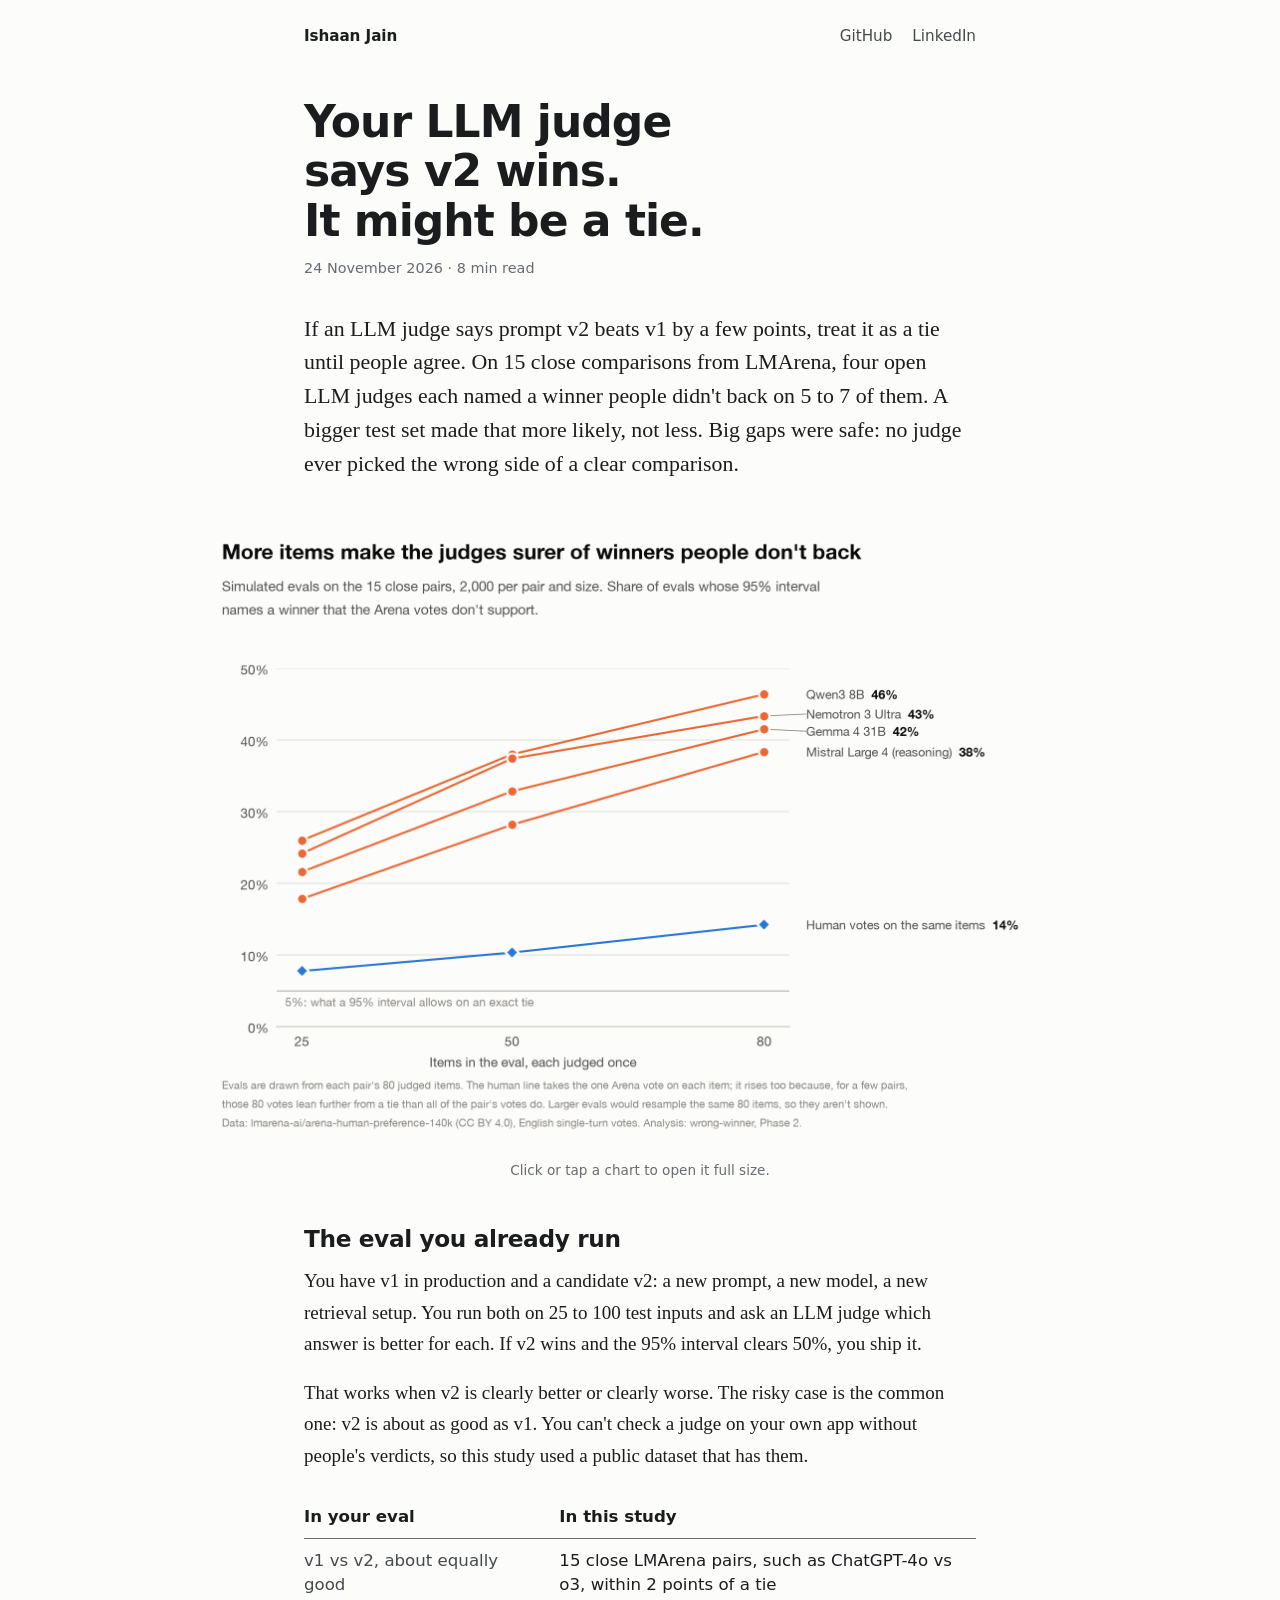
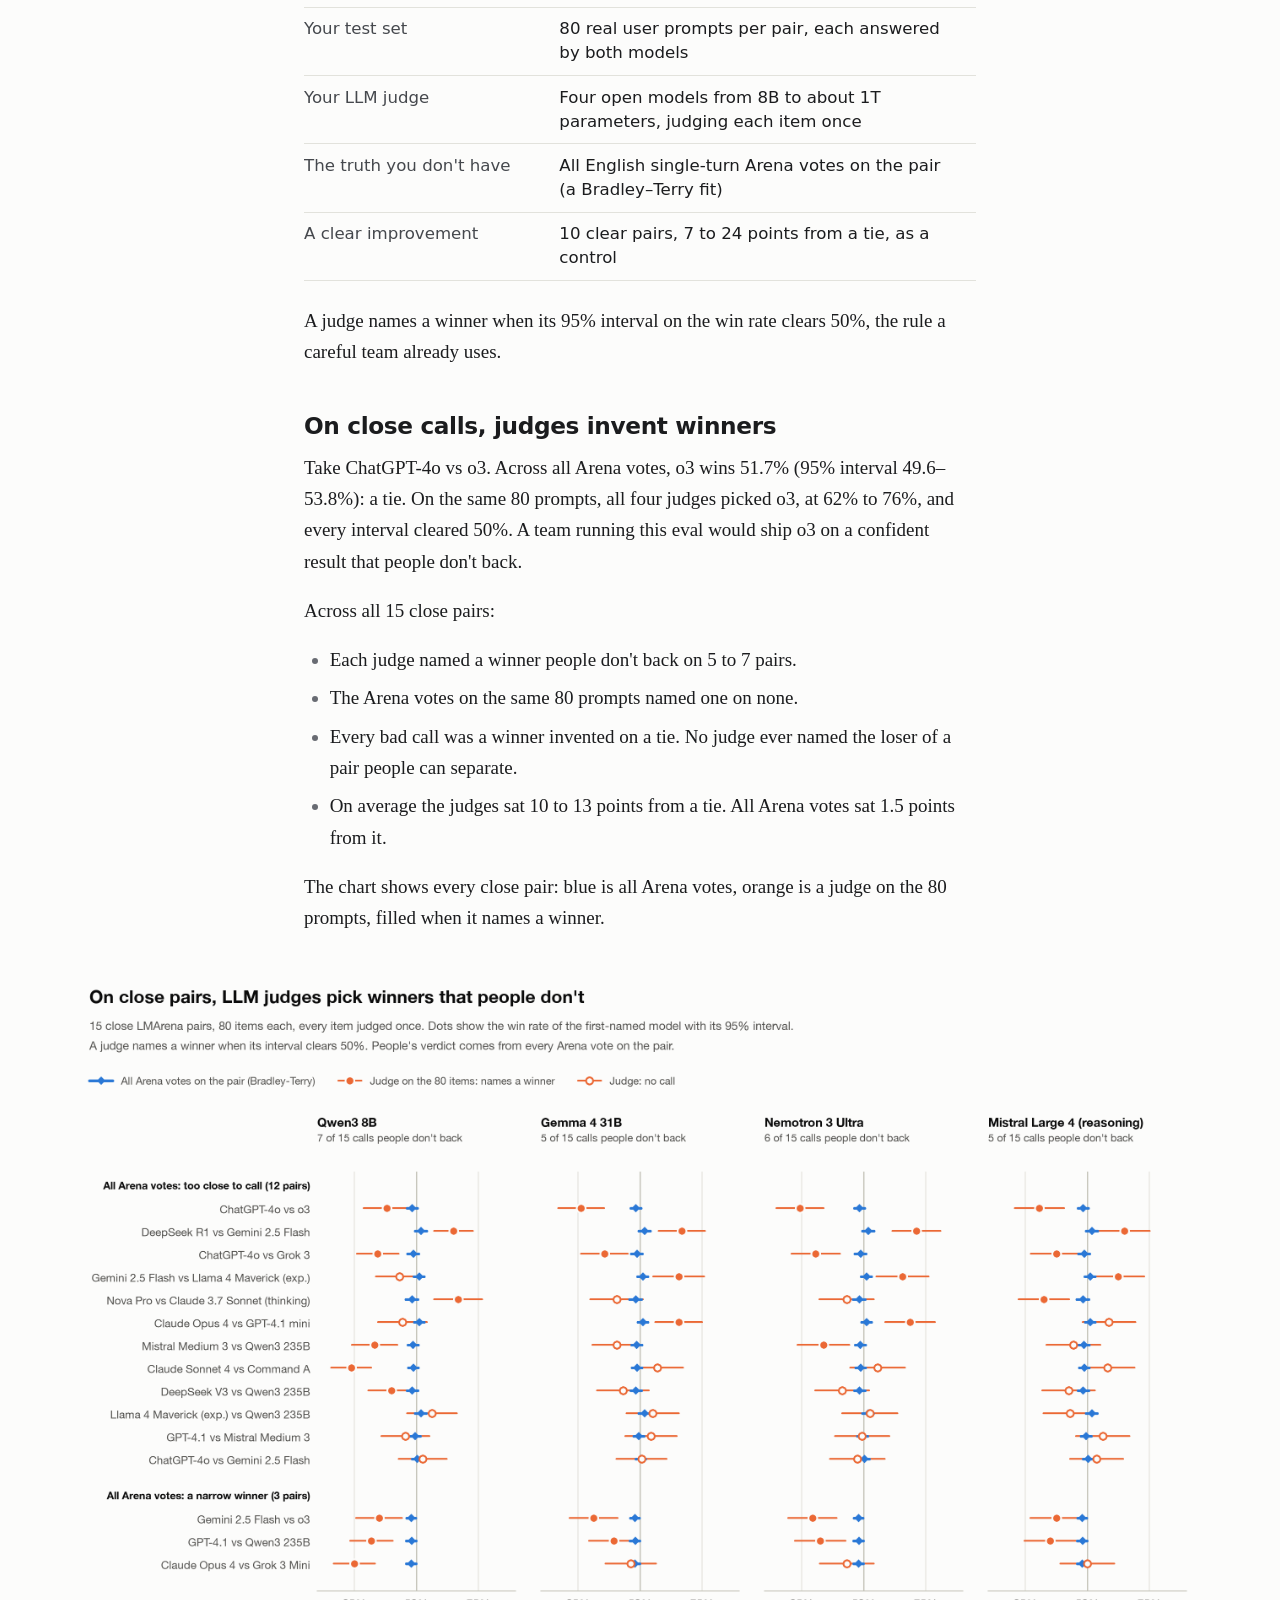
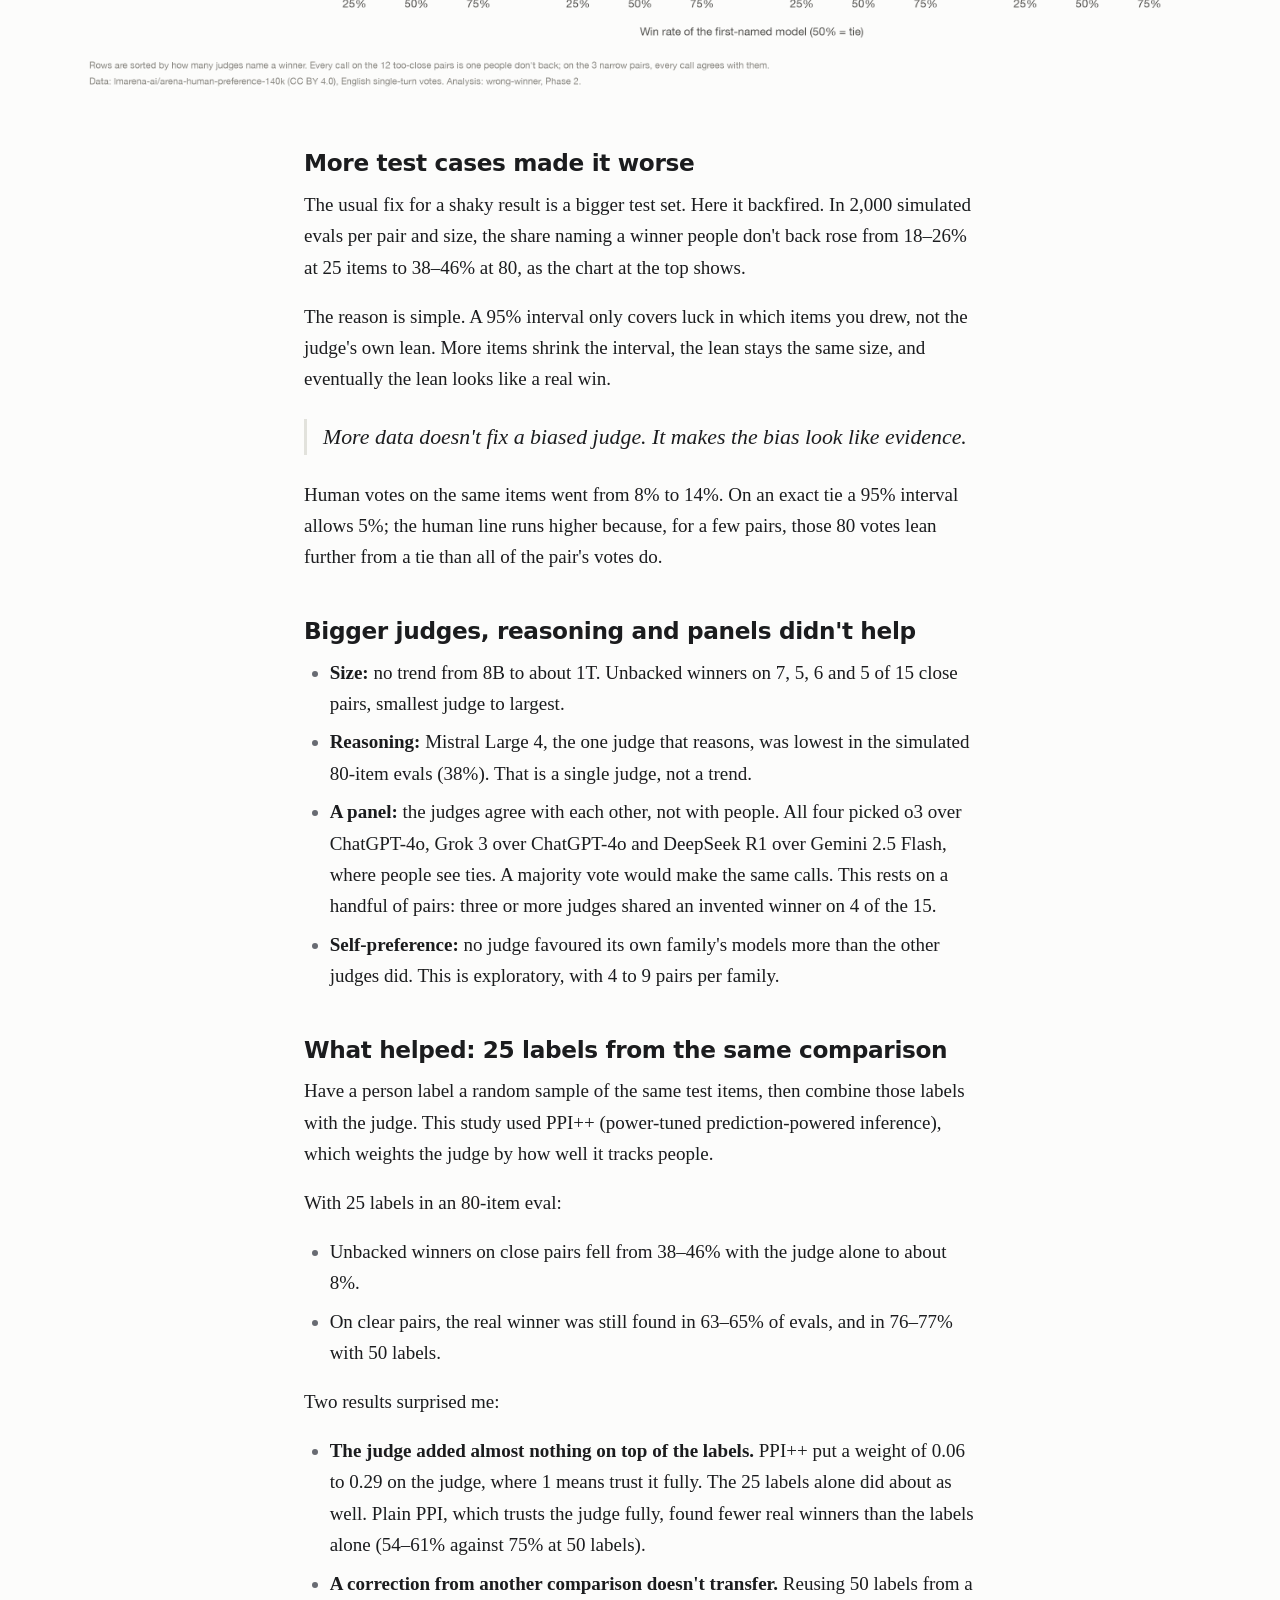
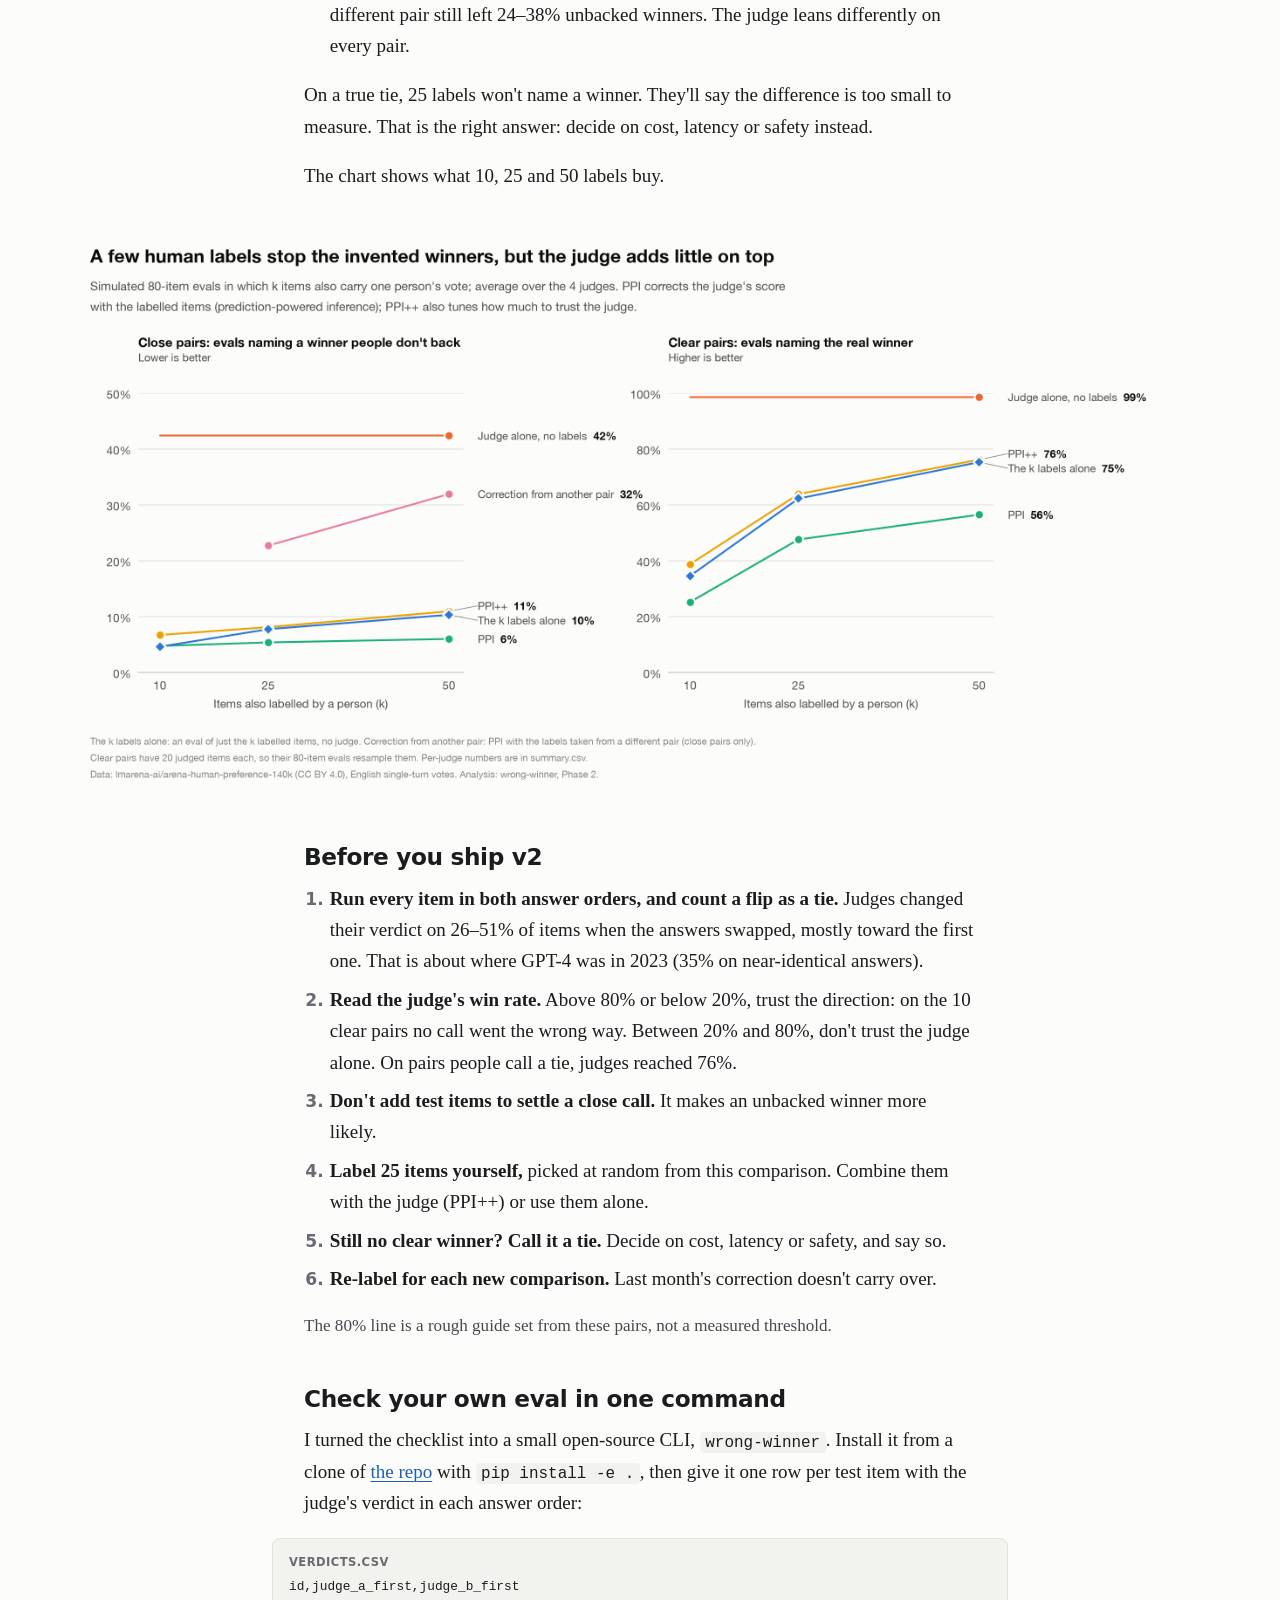
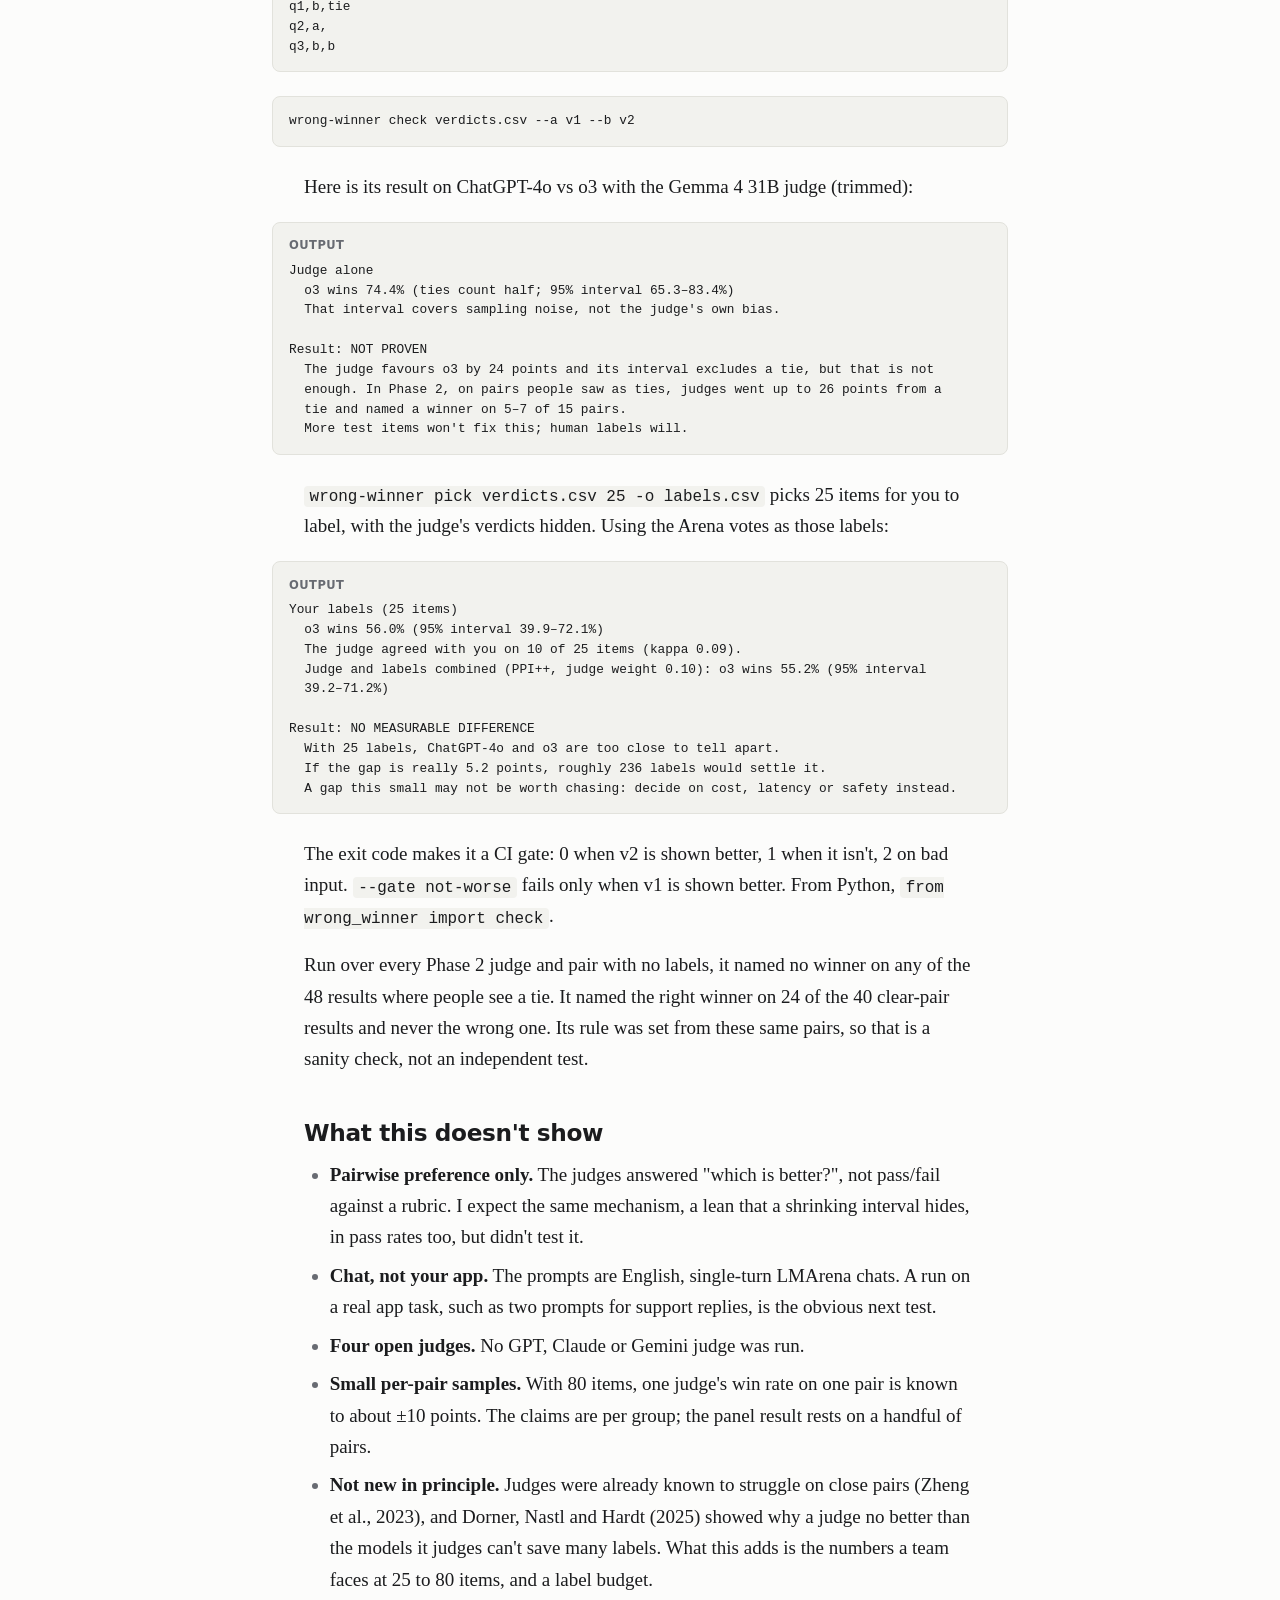
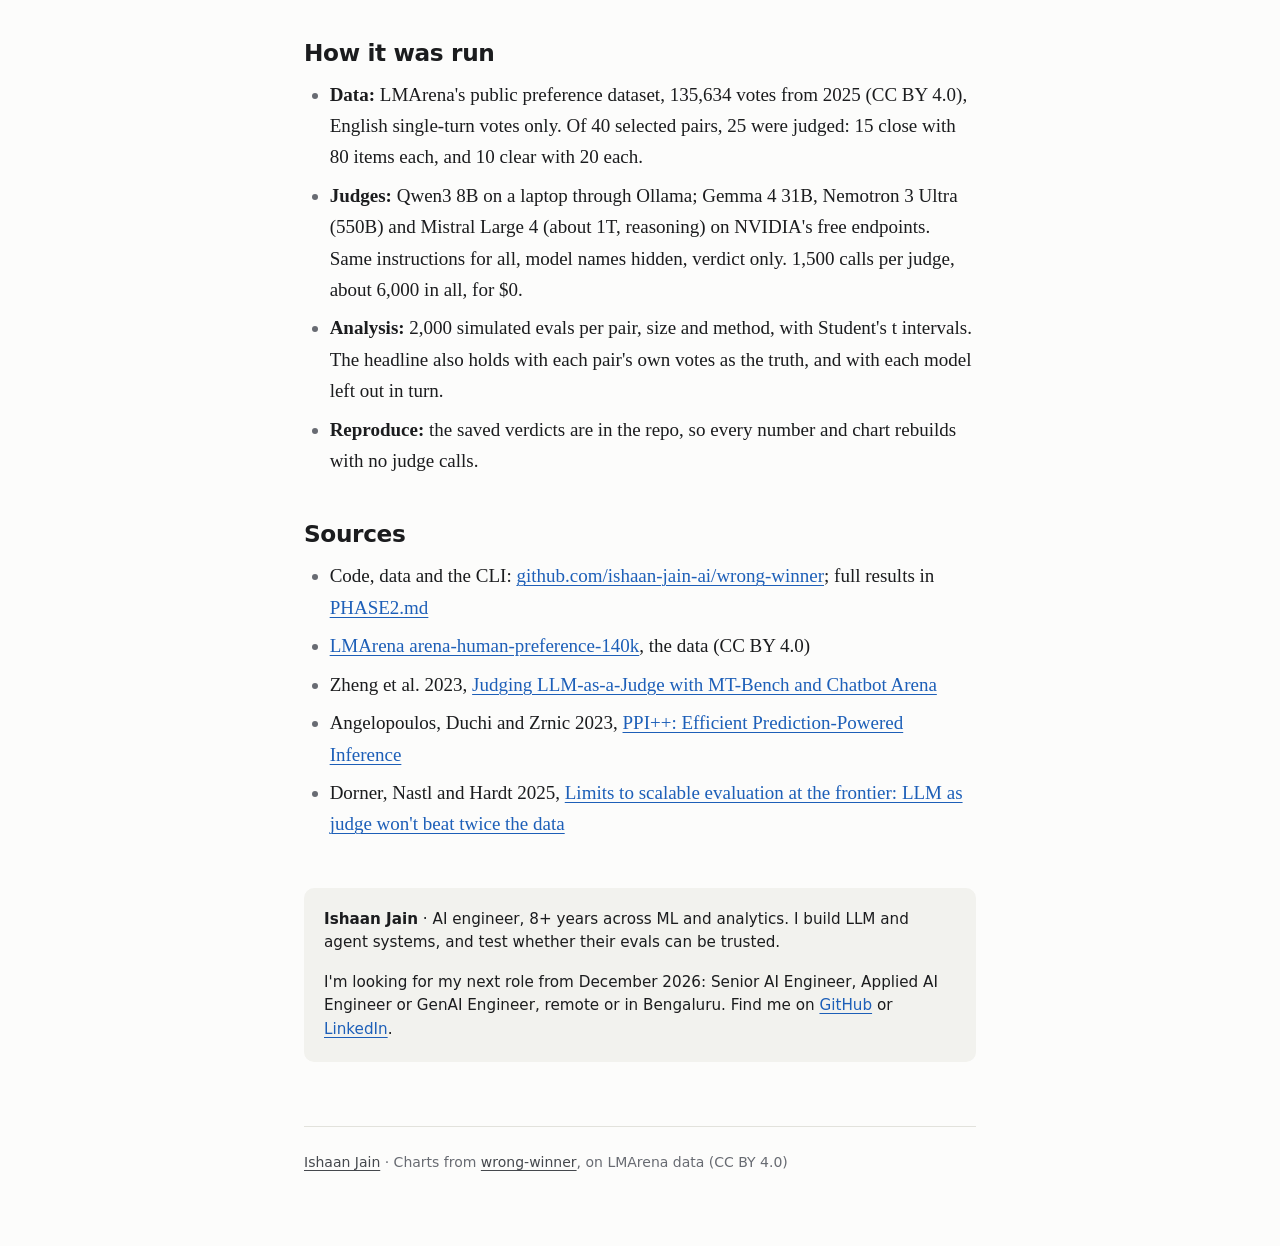
==== llm-judge-ties/index.html @ 1afca604 "Add home page and the wrong-winner write-up Plain HTML and CSS for GitHub Pages: a home page, the po" ====
<!doctype html>
<html lang="en">
<head>
<meta charset="utf-8">
<meta name="viewport" content="width=device-width, initial-scale=1">
<title>Your LLM judge says v2 wins. It might be a tie. · Ishaan Jain</title>
<meta name="description" content="On 15 close LMArena comparisons, four LLM judges each named a winner people didn't back on 5 to 7 of them. More test items made that worse. 25 human labels helped.">
<meta name="author" content="Ishaan Jain">
<link rel="canonical" href="https://ishaan-jain-ai.github.io/llm-judge-ties/">
<link rel="icon" href="../assets/favicon.svg" type="image/svg+xml">
<link rel="stylesheet" href="../assets/style.css">

<meta property="og:type" content="article">
<meta property="og:site_name" content="Ishaan Jain">
<meta property="og:title" content="Your LLM judge says v2 wins. It might be a tie.">
<meta property="og:description" content="On 15 close LMArena comparisons, four LLM judges each named a winner people didn't back on 5 to 7 of them. More test items made that worse. 25 human labels helped.">
<meta property="og:url" content="https://ishaan-jain-ai.github.io/llm-judge-ties/">
<meta property="og:image" content="https://ishaan-jain-ai.github.io/assets/card.png">
<meta property="og:image:width" content="1200">
<meta property="og:image:height" content="630">
<meta property="og:image:alt" content="o3 vs ChatGPT-4o: all LMArena votes put o3 at 52%, a tie; four LLM judges put it at 62 to 76%.">
<meta property="article:published_time" content="2026-11-24">
<meta property="article:author" content="Ishaan Jain">
<meta name="twitter:card" content="summary_large_image">
<meta name="twitter:title" content="Your LLM judge says v2 wins. It might be a tie.">
<meta name="twitter:description" content="On 15 close LMArena comparisons, four LLM judges each named a winner people didn't back on 5 to 7 of them. More test items made that worse. 25 human labels helped.">
<meta name="twitter:image" content="https://ishaan-jain-ai.github.io/assets/card.png">
<meta name="twitter:image:alt" content="o3 vs ChatGPT-4o: all LMArena votes put o3 at 52%, a tie; four LLM judges put it at 62 to 76%.">
<script type="application/ld+json">
{"@context": "https://schema.org", "@type": "BlogPosting",
 "headline": "Your LLM judge says v2 wins. It might be a tie.",
 "datePublished": "2026-11-24",
 "author": {"@type": "Person", "name": "Ishaan Jain", "url": "https://ishaan-jain-ai.github.io/"},
 "image": "https://ishaan-jain-ai.github.io/assets/card.png",
 "url": "https://ishaan-jain-ai.github.io/llm-judge-ties/"}
</script>
</head>
<body>

<header class="wrap site-header">
  <a class="name" href="../">Ishaan Jain</a>
  <nav aria-label="Elsewhere">
    <a href="https://github.com/ishaan-jain-ai">GitHub</a>
    <a href="https://www.linkedin.com/in/ishanjain4/">LinkedIn</a>
  </nav>
</header>

<main class="wrap">
<article>

<h1><span class="sentence">Your LLM judge says v2 wins.</span> <span class="sentence">It might be a tie.</span></h1>
<p class="meta"><time datetime="2026-11-24">24 November 2026</time> · 8 min read</p>

<p class="lede">If an LLM judge says prompt v2 beats v1 by a few points, treat it as a tie until people agree. On 15 close comparisons from LMArena, four open LLM judges each named a winner people didn't back on 5 to 7 of them. A bigger test set made that more likely, not less. Big gaps were safe: no judge ever picked the wrong side of a clear comparison.</p>

<figure class="breakout w-md">
  <a href="../assets/fig2_more_items.png"><img src="../assets/fig2_more_items.png" width="1800" height="1280" alt="More items make the judges surer of winners people don't back: on 15 close pairs, unbacked winners rise from 18–26% at 25 items to 38–46% at 80 for four judges, and from 8% to 14% for human votes"></a>
  <figcaption>Click or tap a chart to open it full size.</figcaption>
</figure>

<h2>The eval you already run</h2>

<p>You have v1 in production and a candidate v2: a new prompt, a new model, a new retrieval setup. You run both on 25 to 100 test inputs and ask an LLM judge which answer is better for each. If v2 wins and the 95% interval clears 50%, you ship it.</p>

<p>That works when v2 is clearly better or clearly worse. The risky case is the common one: v2 is about as good as v1. You can't check a judge on your own app without people's verdicts, so this study used a public dataset that has them.</p>

<div class="table-wrap">
<table>
  <thead>
    <tr><th scope="col">In your eval</th><th scope="col">In this study</th></tr>
  </thead>
  <tbody>
    <tr><td>v1 vs v2, about equally good</td><td>15 close LMArena pairs, such as ChatGPT-4o vs o3, within 2 points of a tie</td></tr>
    <tr><td>Your test set</td><td>80 real user prompts per pair, each answered by both models</td></tr>
    <tr><td>Your LLM judge</td><td>Four open models from 8B to about 1T parameters, judging each item once</td></tr>
    <tr><td>The truth you don't have</td><td>All English single-turn Arena votes on the pair (a Bradley–Terry fit)</td></tr>
    <tr><td>A clear improvement</td><td>10 clear pairs, 7 to 24 points from a tie, as a control</td></tr>
  </tbody>
</table>
</div>

<p>A judge names a winner when its 95% interval on the win rate clears 50%, the rule a careful team already uses.</p>

<h2>On close calls, judges invent winners</h2>

<p>Take ChatGPT-4o vs o3. Across all Arena votes, o3 wins 51.7% (95% interval 49.6–53.8%): a tie. On the same 80 prompts, all four judges picked o3, at 62% to 76%, and every interval cleared 50%. A team running this eval would ship o3 on a confident result that people don't back.</p>

<p>Across all 15 close pairs:</p>

<ul>
  <li>Each judge named a winner people don't back on 5 to 7 pairs.</li>
  <li>The Arena votes on the same 80 prompts named one on none.</li>
  <li>Every bad call was a winner invented on a tie. No judge ever named the loser of a pair people can separate.</li>
  <li>On average the judges sat 10 to 13 points from a tie. All Arena votes sat 1.5 points from it.</li>
</ul>

<p>The chart shows every close pair: blue is all Arena votes, orange is a judge on the 80 prompts, filled when it names a winner.</p>

<figure class="breakout w-lg">
  <a href="../assets/fig1_close_pairs.png"><img src="../assets/fig1_close_pairs.png" width="2730" height="1753" loading="lazy" alt="On close pairs, LLM judges pick winners that people don't: each judge's 80-item win rate and interval against all Arena votes, for all 15 close pairs"></a>
</figure>

<h2>More test cases made it worse</h2>

<p>The usual fix for a shaky result is a bigger test set. Here it backfired. In 2,000 simulated evals per pair and size, the share naming a winner people don't back rose from 18–26% at 25 items to 38–46% at 80, as the chart at the top shows.</p>

<p>The reason is simple. A 95% interval only covers luck in which items you drew, not the judge's own lean. More items shrink the interval, the lean stays the same size, and eventually the lean looks like a real win.</p>

<p class="pull">More data doesn't fix a biased judge. It makes the bias look like evidence.</p>

<p>Human votes on the same items went from 8% to 14%. On an exact tie a 95% interval allows 5%; the human line runs higher because, for a few pairs, those 80 votes lean further from a tie than all of the pair's votes do.</p>

<h2>Bigger judges, reasoning and panels didn't help</h2>

<ul>
  <li><strong>Size:</strong> no trend from 8B to about 1T. Unbacked winners on 7, 5, 6 and 5 of 15 close pairs, smallest judge to largest.</li>
  <li><strong>Reasoning:</strong> Mistral Large 4, the one judge that reasons, was lowest in the simulated 80-item evals (38%). That is a single judge, not a trend.</li>
  <li><strong>A panel:</strong> the judges agree with each other, not with people. All four picked o3 over ChatGPT-4o, Grok 3 over ChatGPT-4o and DeepSeek R1 over Gemini 2.5 Flash, where people see ties. A majority vote would make the same calls. This rests on a handful of pairs: three or more judges shared an invented winner on 4 of the 15.</li>
  <li><strong>Self-preference:</strong> no judge favoured its own family's models more than the other judges did. This is exploratory, with 4 to 9 pairs per family.</li>
</ul>

<h2>What helped: 25 labels from the same comparison</h2>

<p>Have a person label a random sample of the same test items, then combine those labels with the judge. This study used PPI++ (power-tuned prediction-powered inference), which weights the judge by how well it tracks people.</p>

<p>With 25 labels in an 80-item eval:</p>

<ul>
  <li>Unbacked winners on close pairs fell from 38–46% with the judge alone to about 8%.</li>
  <li>On clear pairs, the real winner was still found in 63–65% of evals, and in 76–77% with 50 labels.</li>
</ul>

<p>Two results surprised me:</p>

<ul>
  <li><strong>The judge added almost nothing on top of the labels.</strong> PPI++ put a weight of 0.06 to 0.29 on the judge, where 1 means trust it fully. The 25 labels alone did about as well. Plain PPI, which trusts the judge fully, found fewer real winners than the labels alone (54–61% against 75% at 50 labels).</li>
  <li><strong>A correction from another comparison doesn't transfer.</strong> Reusing 50 labels from a different pair still left 24–38% unbacked winners. The judge leans differently on every pair.</li>
</ul>

<p>On a true tie, 25 labels won't name a winner. They'll say the difference is too small to measure. That is the right answer: decide on cost, latency or safety instead.</p>

<p>The chart shows what 10, 25 and 50 labels buy.</p>

<figure class="breakout w-lg">
  <a href="../assets/fig3_human_labels.png"><img src="../assets/fig3_human_labels.png" width="2640" height="1320" loading="lazy" alt="A few human labels stop the invented winners, but the judge adds little on top: unbacked winners and real winners found with 10, 25 and 50 labels for PPI, PPI++, the labels alone and a reused correction"></a>
</figure>

<h2>Before you ship v2</h2>

<ol>
  <li><strong>Run every item in both answer orders, and count a flip as a tie.</strong> Judges changed their verdict on 26–51% of items when the answers swapped, mostly toward the first one. That is about where GPT-4 was in 2023 (35% on near-identical answers).</li>
  <li><strong>Read the judge's win rate.</strong> Above 80% or below 20%, trust the direction: on the 10 clear pairs no call went the wrong way. Between 20% and 80%, don't trust the judge alone. On pairs people call a tie, judges reached 76%.</li>
  <li><strong>Don't add test items to settle a close call.</strong> It makes an unbacked winner more likely.</li>
  <li><strong>Label 25 items yourself,</strong> picked at random from this comparison. Combine them with the judge (PPI++) or use them alone.</li>
  <li><strong>Still no clear winner? Call it a tie.</strong> Decide on cost, latency or safety, and say so.</li>
  <li><strong>Re-label for each new comparison.</strong> Last month's correction doesn't carry over.</li>
</ol>

<p class="note">The 80% line is a rough guide set from these pairs, not a measured threshold.</p>

<h2>Check your own eval in one command</h2>

<p>I turned the checklist into a small open-source CLI, <code>wrong-winner</code>. Install it from a clone of <a href="https://github.com/ishaan-jain-ai/wrong-winner">the repo</a> with <code>pip install -e .</code>, then give it one row per test item with the judge's verdict in each answer order:</p>

<pre class="breakout" data-label="verdicts.csv"><code>id,judge_a_first,judge_b_first
q1,b,tie
q2,a,
q3,b,b</code></pre>

<pre class="breakout"><code>wrong-winner check verdicts.csv --a v1 --b v2</code></pre>

<p>Here is its result on ChatGPT-4o vs o3 with the Gemma 4 31B judge (trimmed):</p>

<pre class="breakout" data-label="Output"><code>Judge alone
  o3 wins 74.4% (ties count half; 95% interval 65.3–83.4%)
  That interval covers sampling noise, not the judge's own bias.

Result: NOT PROVEN
  The judge favours o3 by 24 points and its interval excludes a tie, but that is not
  enough. In Phase 2, on pairs people saw as ties, judges went up to 26 points from a
  tie and named a winner on 5–7 of 15 pairs.
  More test items won't fix this; human labels will.</code></pre>

<p><code>wrong-winner pick verdicts.csv 25 -o labels.csv</code> picks 25 items for you to label, with the judge's verdicts hidden. Using the Arena votes as those labels:</p>

<pre class="breakout" data-label="Output"><code>Your labels (25 items)
  o3 wins 56.0% (95% interval 39.9–72.1%)
  The judge agreed with you on 10 of 25 items (kappa 0.09).
  Judge and labels combined (PPI++, judge weight 0.10): o3 wins 55.2% (95% interval
  39.2–71.2%)

Result: NO MEASURABLE DIFFERENCE
  With 25 labels, ChatGPT-4o and o3 are too close to tell apart.
  If the gap is really 5.2 points, roughly 236 labels would settle it.
  A gap this small may not be worth chasing: decide on cost, latency or safety instead.</code></pre>

<p>The exit code makes it a CI gate: 0 when v2 is shown better, 1 when it isn't, 2 on bad input. <code>--gate not-worse</code> fails only when v1 is shown better. From Python, <code>from wrong_winner import check</code>.</p>

<p>Run over every Phase 2 judge and pair with no labels, it named no winner on any of the 48 results where people see a tie. It named the right winner on 24 of the 40 clear-pair results and never the wrong one. Its rule was set from these same pairs, so that is a sanity check, not an independent test.</p>

<h2>What this doesn't show</h2>

<ul>
  <li><strong>Pairwise preference only.</strong> The judges answered "which is better?", not pass/fail against a rubric. I expect the same mechanism, a lean that a shrinking interval hides, in pass rates too, but didn't test it.</li>
  <li><strong>Chat, not your app.</strong> The prompts are English, single-turn LMArena chats. A run on a real app task, such as two prompts for support replies, is the obvious next test.</li>
  <li><strong>Four open judges.</strong> No GPT, Claude or Gemini judge was run.</li>
  <li><strong>Small per-pair samples.</strong> With 80 items, one judge's win rate on one pair is known to about ±10 points. The claims are per group; the panel result rests on a handful of pairs.</li>
  <li><strong>Not new in principle.</strong> Judges were already known to struggle on close pairs (Zheng et al., 2023), and Dorner, Nastl and Hardt (2025) showed why a judge no better than the models it judges can't save many labels. What this adds is the numbers a team faces at 25 to 80 items, and a label budget.</li>
</ul>

<h2>How it was run</h2>

<ul>
  <li><strong>Data:</strong> LMArena's public preference dataset, 135,634 votes from 2025 (CC BY 4.0), English single-turn votes only. Of 40 selected pairs, 25 were judged: 15 close with 80 items each, and 10 clear with 20 each.</li>
  <li><strong>Judges:</strong> Qwen3 8B on a laptop through Ollama; Gemma 4 31B, Nemotron 3 Ultra (550B) and Mistral Large 4 (about 1T, reasoning) on NVIDIA's free endpoints. Same instructions for all, model names hidden, verdict only. 1,500 calls per judge, about 6,000 in all, for $0.</li>
  <li><strong>Analysis:</strong> 2,000 simulated evals per pair, size and method, with Student's t intervals. The headline also holds with each pair's own votes as the truth, and with each model left out in turn.</li>
  <li><strong>Reproduce:</strong> the saved verdicts are in the repo, so every number and chart rebuilds with no judge calls.</li>
</ul>

<h2>Sources</h2>

<ul>
  <li>Code, data and the CLI: <a href="https://github.com/ishaan-jain-ai/wrong-winner">github.com/ishaan-jain-ai/wrong-winner</a>; full results in <a href="https://github.com/ishaan-jain-ai/wrong-winner/blob/main/PHASE2.md">PHASE2.md</a></li>
  <li><a href="https://huggingface.co/datasets/lmarena-ai/arena-human-preference-140k">LMArena arena-human-preference-140k</a>, the data (CC BY 4.0)</li>
  <li>Zheng et al. 2023, <a href="https://arxiv.org/abs/2306.05685">Judging LLM-as-a-Judge with MT-Bench and Chatbot Arena</a></li>
  <li>Angelopoulos, Duchi and Zrnic 2023, <a href="https://arxiv.org/abs/2311.01453">PPI++: Efficient Prediction-Powered Inference</a></li>
  <li>Dorner, Nastl and Hardt 2025, <a href="https://arxiv.org/abs/2410.13341">Limits to scalable evaluation at the frontier: LLM as judge won't beat twice the data</a></li>
</ul>

<aside class="about">
  <p><strong>Ishaan Jain</strong> · AI engineer, 8+ years across ML and analytics. I build LLM and agent systems, and test whether their evals can be trusted.</p>
  <p>I'm looking for my next role from December 2026: Senior AI Engineer, Applied AI Engineer or GenAI Engineer, remote or in Bengaluru. Find me on <a href="https://github.com/ishaan-jain-ai">GitHub</a> or <a href="https://www.linkedin.com/in/ishanjain4/">LinkedIn</a>.</p>
</aside>

</article>
</main>

<footer class="wrap site-footer">
  <a href="../">Ishaan Jain</a> · Charts from <a href="https://github.com/ishaan-jain-ai/wrong-winner">wrong-winner</a>, on LMArena data (CC BY 4.0)
</footer>

</body>
</html>
---- assets/style.css ----
/* Tokens. The light page matches the charts' own background (#fcfcfb). */
:root {
  --bg: #fcfcfb;
  --surface: #f2f2ee;
  --ink: #1b1c1e;
  --ink-2: #45484d;
  --ink-3: #686b72;
  --rule: #e2e2dc;
  --accent: #1d5fb8;
  --accent-hover: #15488e;
  --todo: #fff1a8;
  --chart-filter: none;

  --serif: Charter, "Bitstream Charter", "Sitka Text", Cambria, Georgia, serif;
  --sans: system-ui, -apple-system, "Segoe UI", Roboto, "Helvetica Neue", Arial, sans-serif;
  --mono: ui-monospace, SFMono-Regular, Menlo, Consolas, "Liberation Mono", monospace;

  --column: 42rem;
  --gutter: 16px;
  color-scheme: light;
}

@media (prefers-color-scheme: dark) {
  :root:not([data-theme="light"]) {
    --bg: #141517;
    --surface: #1e2023;
    --ink: #e8e8e5;
    --ink-2: #bcbec2;
    --ink-3: #93969c;
    --rule: #2e3135;
    --accent: #82b4ff;
    --accent-hover: #aecdff;
    --todo: #5c4d00;
    --chart-filter: brightness(0.92);
    color-scheme: dark;
  }
}

:root[data-theme="dark"] {
  --bg: #141517;
  --surface: #1e2023;
  --ink: #e8e8e5;
  --ink-2: #bcbec2;
  --ink-3: #93969c;
  --rule: #2e3135;
  --accent: #82b4ff;
  --accent-hover: #aecdff;
  --todo: #5c4d00;
  --chart-filter: brightness(0.92);
  color-scheme: dark;
}

*, *::before, *::after { box-sizing: border-box; }

html { -webkit-text-size-adjust: 100%; text-size-adjust: 100%; }

body {
  margin: 0;
  background: var(--bg);
  color: var(--ink);
  font-family: var(--serif);
  font-size: 1.0625rem;
  line-height: 1.65;
  text-rendering: optimizeLegibility;
}

@media (min-width: 640px) {
  body { font-size: 1.1875rem; }
}

a { color: var(--accent); text-decoration-thickness: 1px; text-underline-offset: 0.18em; }
a:hover { color: var(--accent-hover); text-decoration-thickness: 2px; }
a:focus-visible { outline: 2px solid var(--accent); outline-offset: 2px; border-radius: 2px; }

.wrap { max-width: calc(var(--column) + 2 * var(--gutter)); margin: 0 auto; padding: 0 var(--gutter); }

/* Site header and footer */
.site-header {
  display: flex; justify-content: space-between; align-items: baseline; gap: 1rem;
  padding-top: 1.5rem; padding-bottom: 1.5rem;
  font-family: var(--sans); font-size: 0.95rem;
}
.site-header .name { color: var(--ink); font-weight: 650; text-decoration: none; letter-spacing: -0.005em; }
.site-header nav { display: flex; gap: 1.25rem; }
.site-header nav a { color: var(--ink-2); text-decoration: none; }
.site-header nav a:hover { color: var(--accent); }

.site-footer {
  margin-top: 4rem; padding-bottom: 3rem;
  font-family: var(--sans); font-size: 0.875rem; color: var(--ink-3);
}
.site-footer::before { content: ""; display: block; border-top: 1px solid var(--rule); margin-bottom: 1.5rem; }
.site-footer a { color: var(--ink-2); }

/* Headings and text */
h1, h2, h3 { font-family: var(--sans); color: var(--ink); line-height: 1.2; letter-spacing: -0.015em; text-wrap: balance; }
h1 { font-size: clamp(2rem, 6vw, 2.75rem); font-weight: 700; margin: 1.5rem 0 0.75rem; line-height: 1.12; letter-spacing: -0.022em; }
h2 { font-size: 1.45rem; font-weight: 650; margin: 2.75rem 0 0.75rem; }
h3 { font-size: 1.15rem; font-weight: 650; margin: 0 0 0.25rem; }

p, ul, ol { margin: 0 0 1.1rem; }
ul, ol { padding-left: 1.35em; }
li { margin-bottom: 0.45rem; }
li::marker { color: var(--ink-3); }
ol > li::marker { font-family: var(--sans); font-weight: 650; font-size: 0.9em; }
strong { font-weight: 700; }

.meta { font-family: var(--sans); font-size: 0.9rem; color: var(--ink-3); margin: 0 0 2rem; }

.lede { font-size: 1.15em; line-height: 1.55; color: var(--ink); }

.pull { font-size: 1.15em; font-style: italic; color: var(--ink); border-left: 3px solid var(--rule); padding-left: 1rem; margin: 1.5rem 0; }

.note { font-size: 0.9em; color: var(--ink-2); }

/* Breakout elements: wider than the text column, never wider than the screen */
.breakout {
  width: min(var(--w, 46rem), calc(100vw - 2 * var(--gutter)));
  position: relative; left: 50%; transform: translateX(-50%);
}

/* Figures: the charts carry their own titles and notes */
figure { margin: 2rem 0; }
figure a { display: block; border-radius: 10px; overflow: hidden; background: #fcfcfb; }
figure img { display: block; width: 100%; height: auto; filter: var(--chart-filter); }
figure.w-md { --w: 56rem; }
figure.w-lg { --w: 72rem; }
figcaption { font-family: var(--sans); font-size: 0.85rem; color: var(--ink-3); margin-top: 0.5rem; text-align: center; }
figcaption a { color: var(--ink-3); }

/* Tables */
.table-wrap { overflow-x: auto; margin: 1.5rem 0; }
table { width: 100%; border-collapse: collapse; font-family: var(--sans); font-size: 0.875em; line-height: 1.45; }
th, td { text-align: left; vertical-align: top; padding: 0.6rem 1rem 0.6rem 0; border-bottom: 1px solid var(--rule); }
th { font-weight: 650; color: var(--ink); border-bottom-color: var(--ink-3); }
td:first-child { color: var(--ink-2); width: 38%; }

/* Code */
code { font-family: var(--mono); font-size: 0.84em; background: var(--surface); padding: 0.1em 0.35em; border-radius: 4px; }
pre {
  --w: 46rem;
  margin: 1.25rem 0 1.5rem; padding: 0.9rem 1rem;
  background: var(--surface); border: 1px solid var(--rule); border-radius: 8px;
  overflow-x: auto; font-size: 0.8rem; line-height: 1.55;
}
pre code { background: none; padding: 0; font-size: inherit; border-radius: 0; }
pre[data-label]::before {
  content: attr(data-label); display: block; margin-bottom: 0.35rem;
  font-family: var(--sans); font-size: 0.72rem; font-weight: 600; letter-spacing: 0.04em; text-transform: uppercase; color: var(--ink-3);
}

/* About box at the end of a post */
.about {
  margin-top: 3rem; padding: 1.25rem 1.25rem 0.25rem;
  background: var(--surface); border-radius: 10px;
  font-family: var(--sans); font-size: 0.95rem; line-height: 1.55;
}
.about p { margin-bottom: 1rem; }

/* Home page */
.home h1 { margin-top: clamp(3rem, 10vw, 5rem); }
.intro { font-size: 1.2em; line-height: 1.5; color: var(--ink); }
.links { font-family: var(--sans); font-size: 0.95rem; display: flex; flex-wrap: wrap; gap: 0.4rem 1.25rem; }
.entry { padding: 1.1rem 0; border-top: 1px solid var(--rule); }
.entry:last-child { border-bottom: 1px solid var(--rule); }
.entry h3 a { color: var(--ink); text-decoration: none; }
.entry h3 a:hover { color: var(--accent); text-decoration: underline; }
.entry .meta { margin: 0 0 0.4rem; font-size: 0.85rem; }
.entry p:last-child { margin-bottom: 0; }
.home h2 { font-size: 0.8rem; text-transform: uppercase; letter-spacing: 0.08em; color: var(--ink-3); margin: 3rem 0 0.25rem; }

/* Placeholders that must be filled before publishing */
.todo { background: var(--todo); font-family: var(--sans); font-size: 0.9em; padding: 0 0.25em; border-radius: 3px; }

.sentence { display: inline-block; }
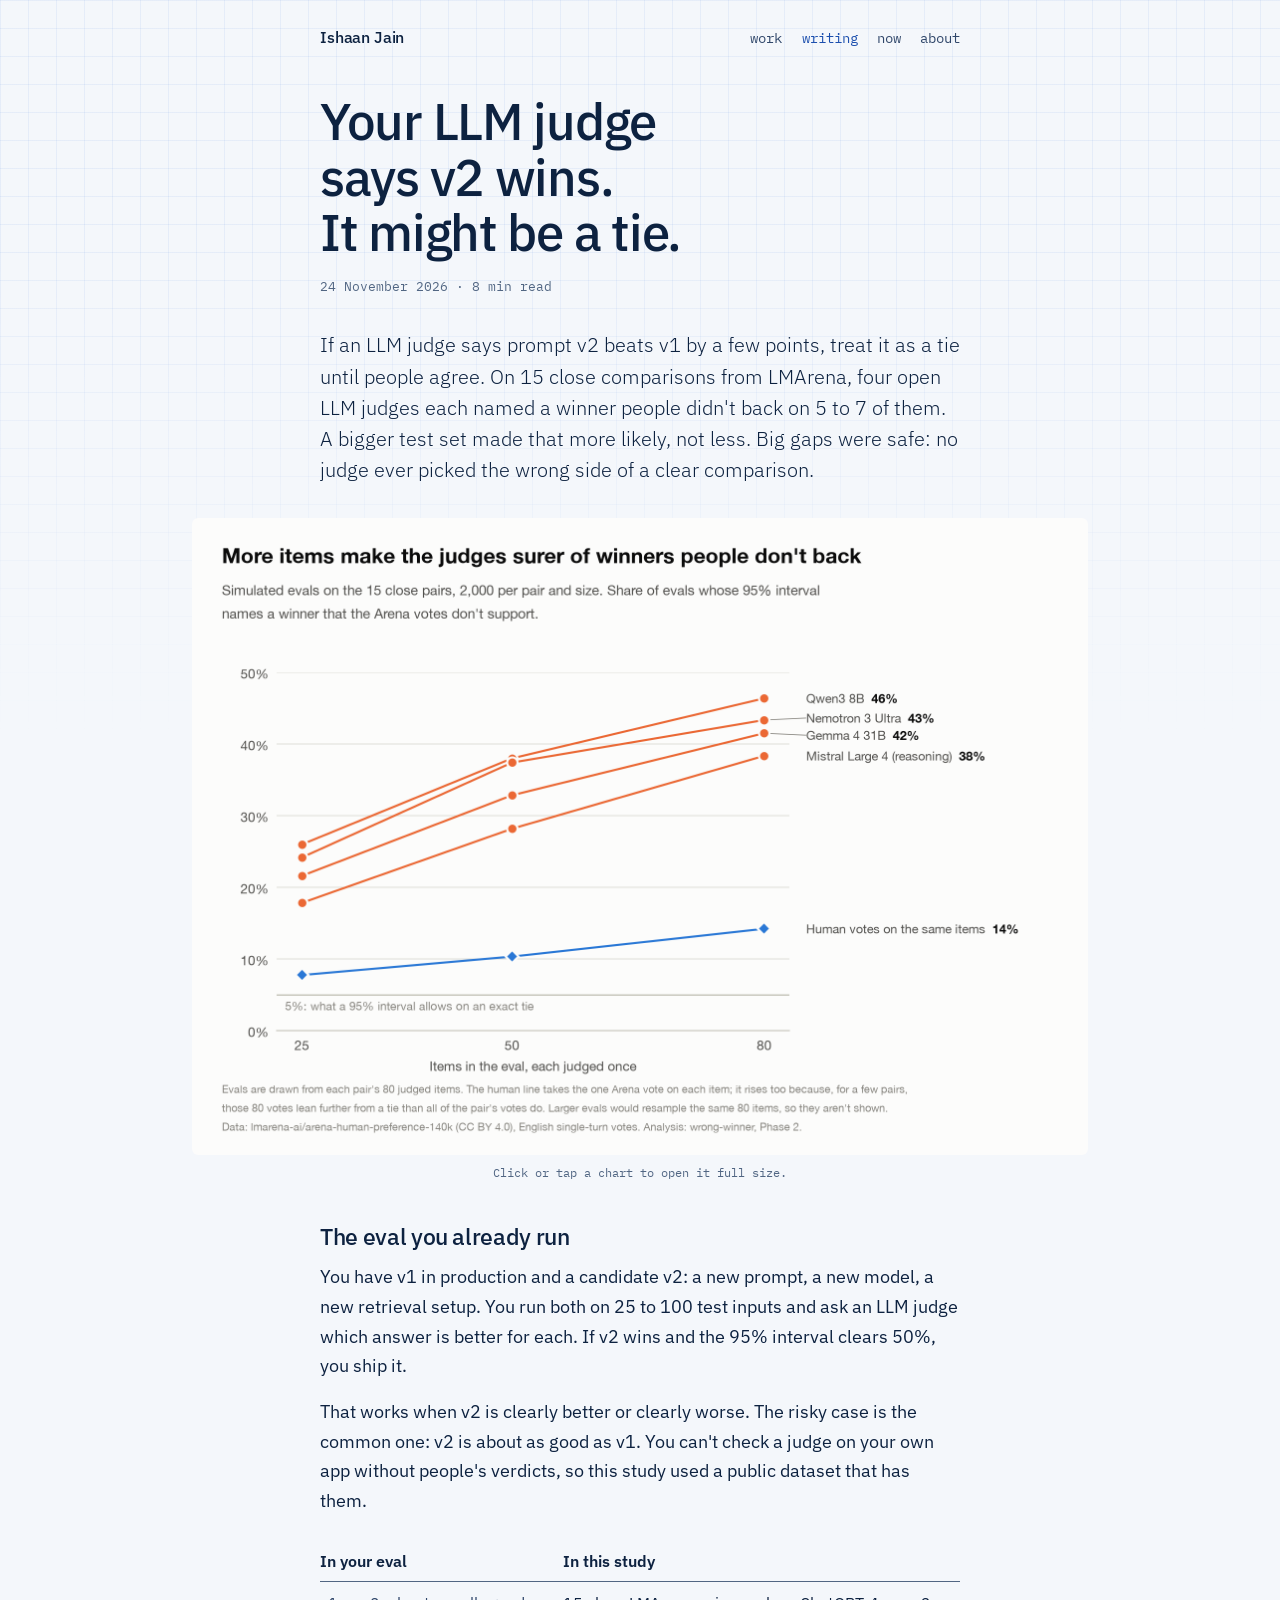
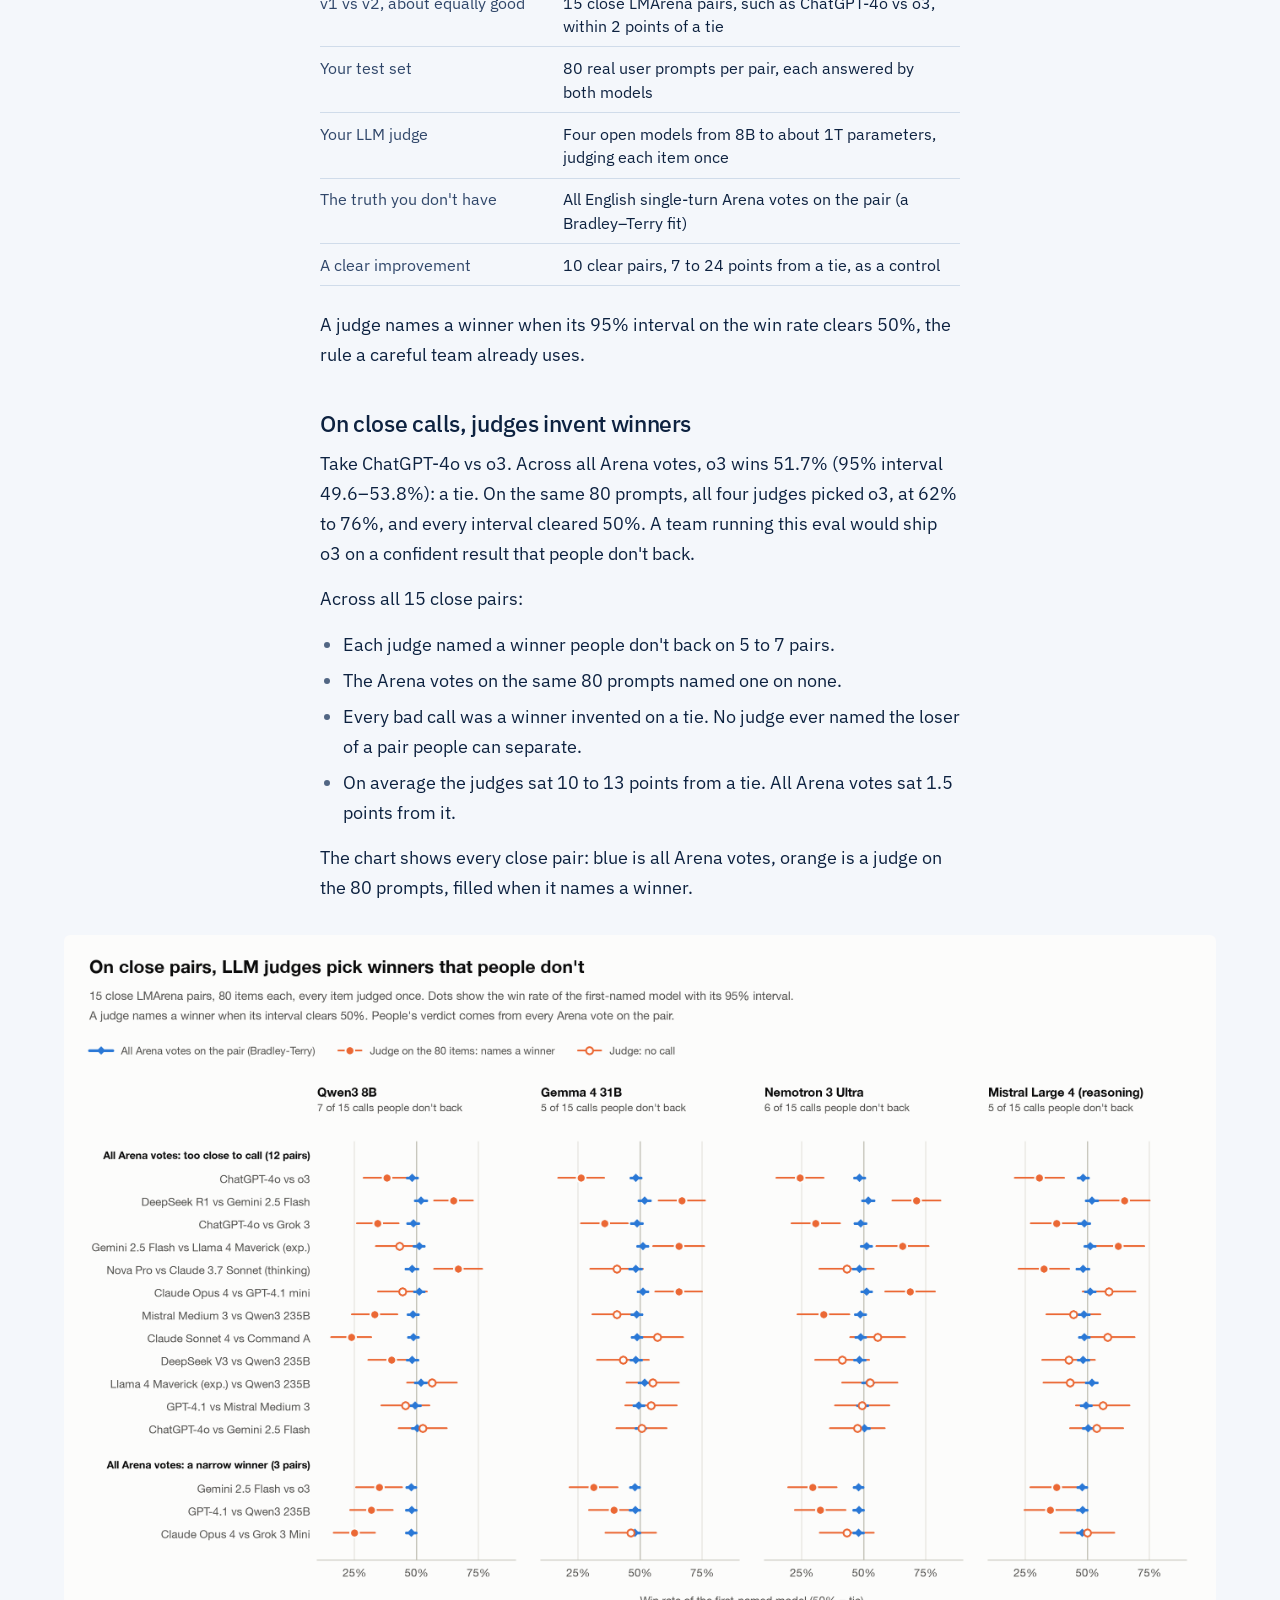
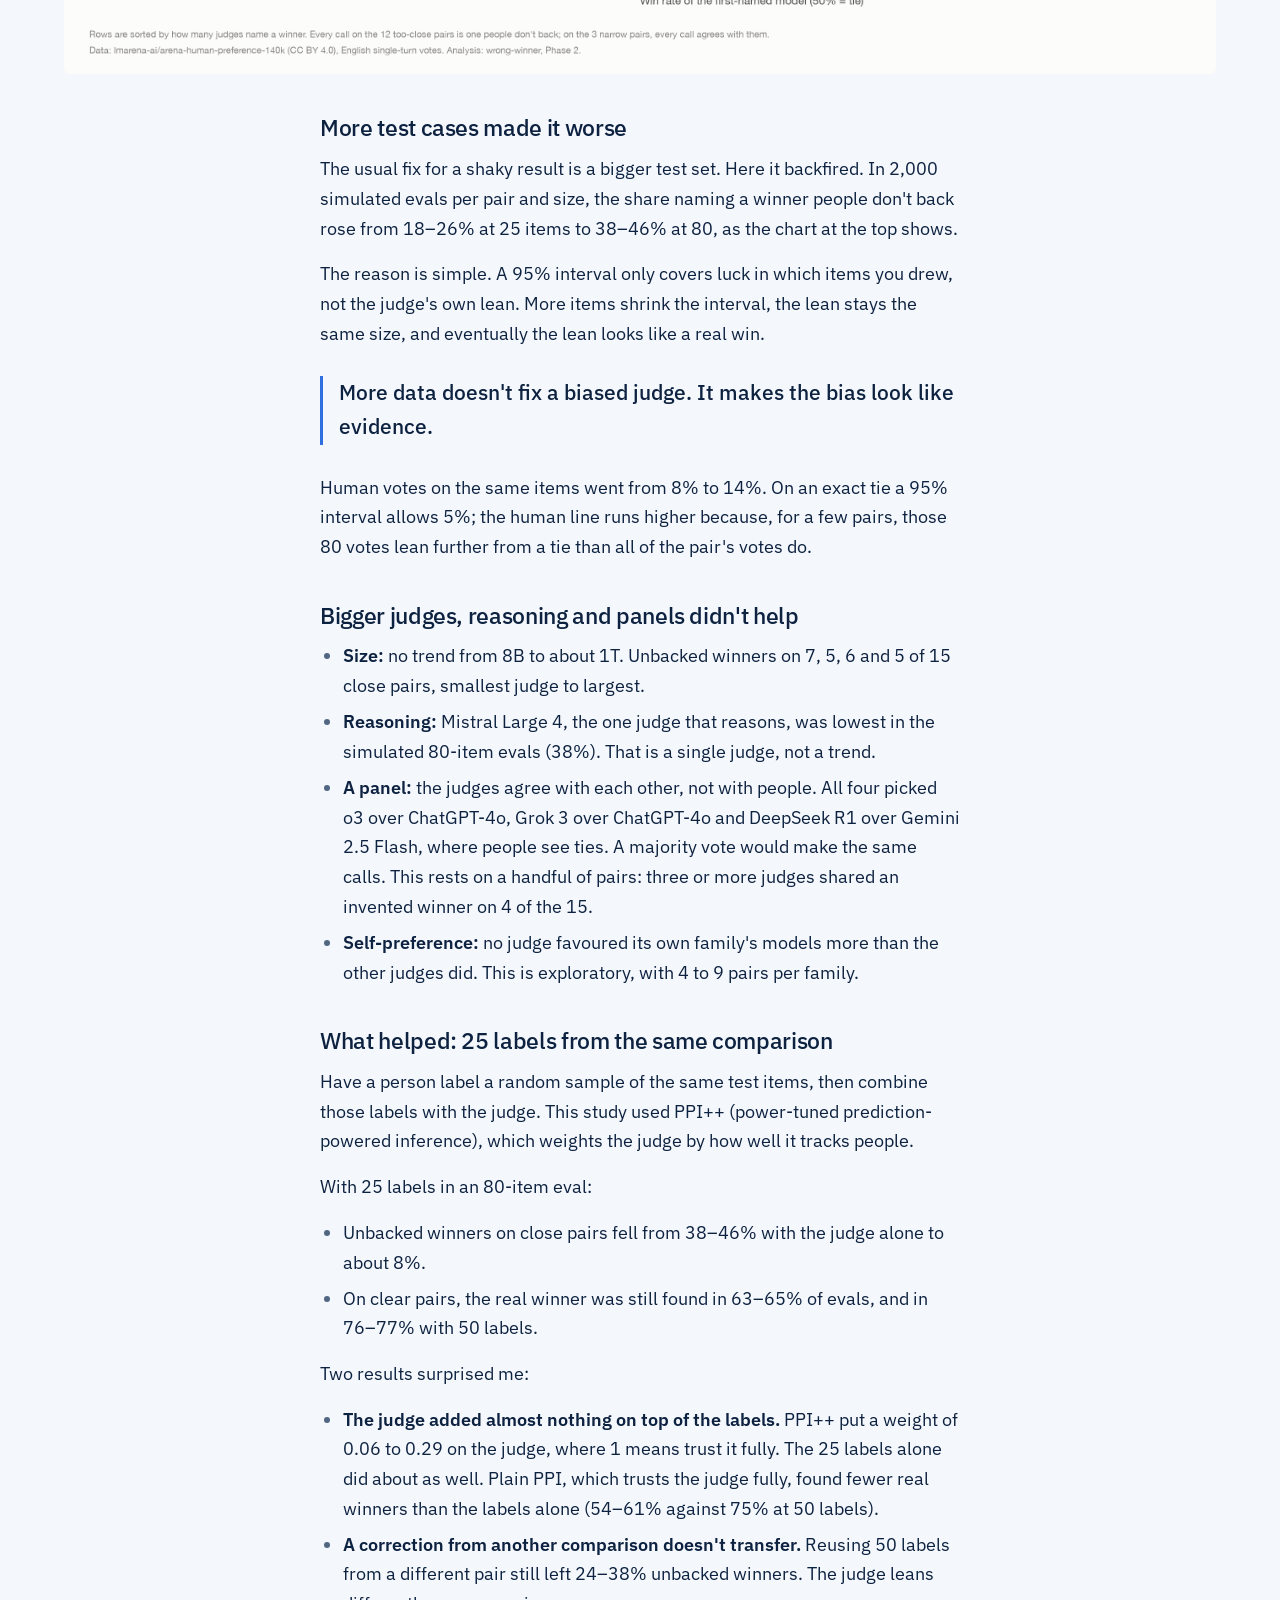
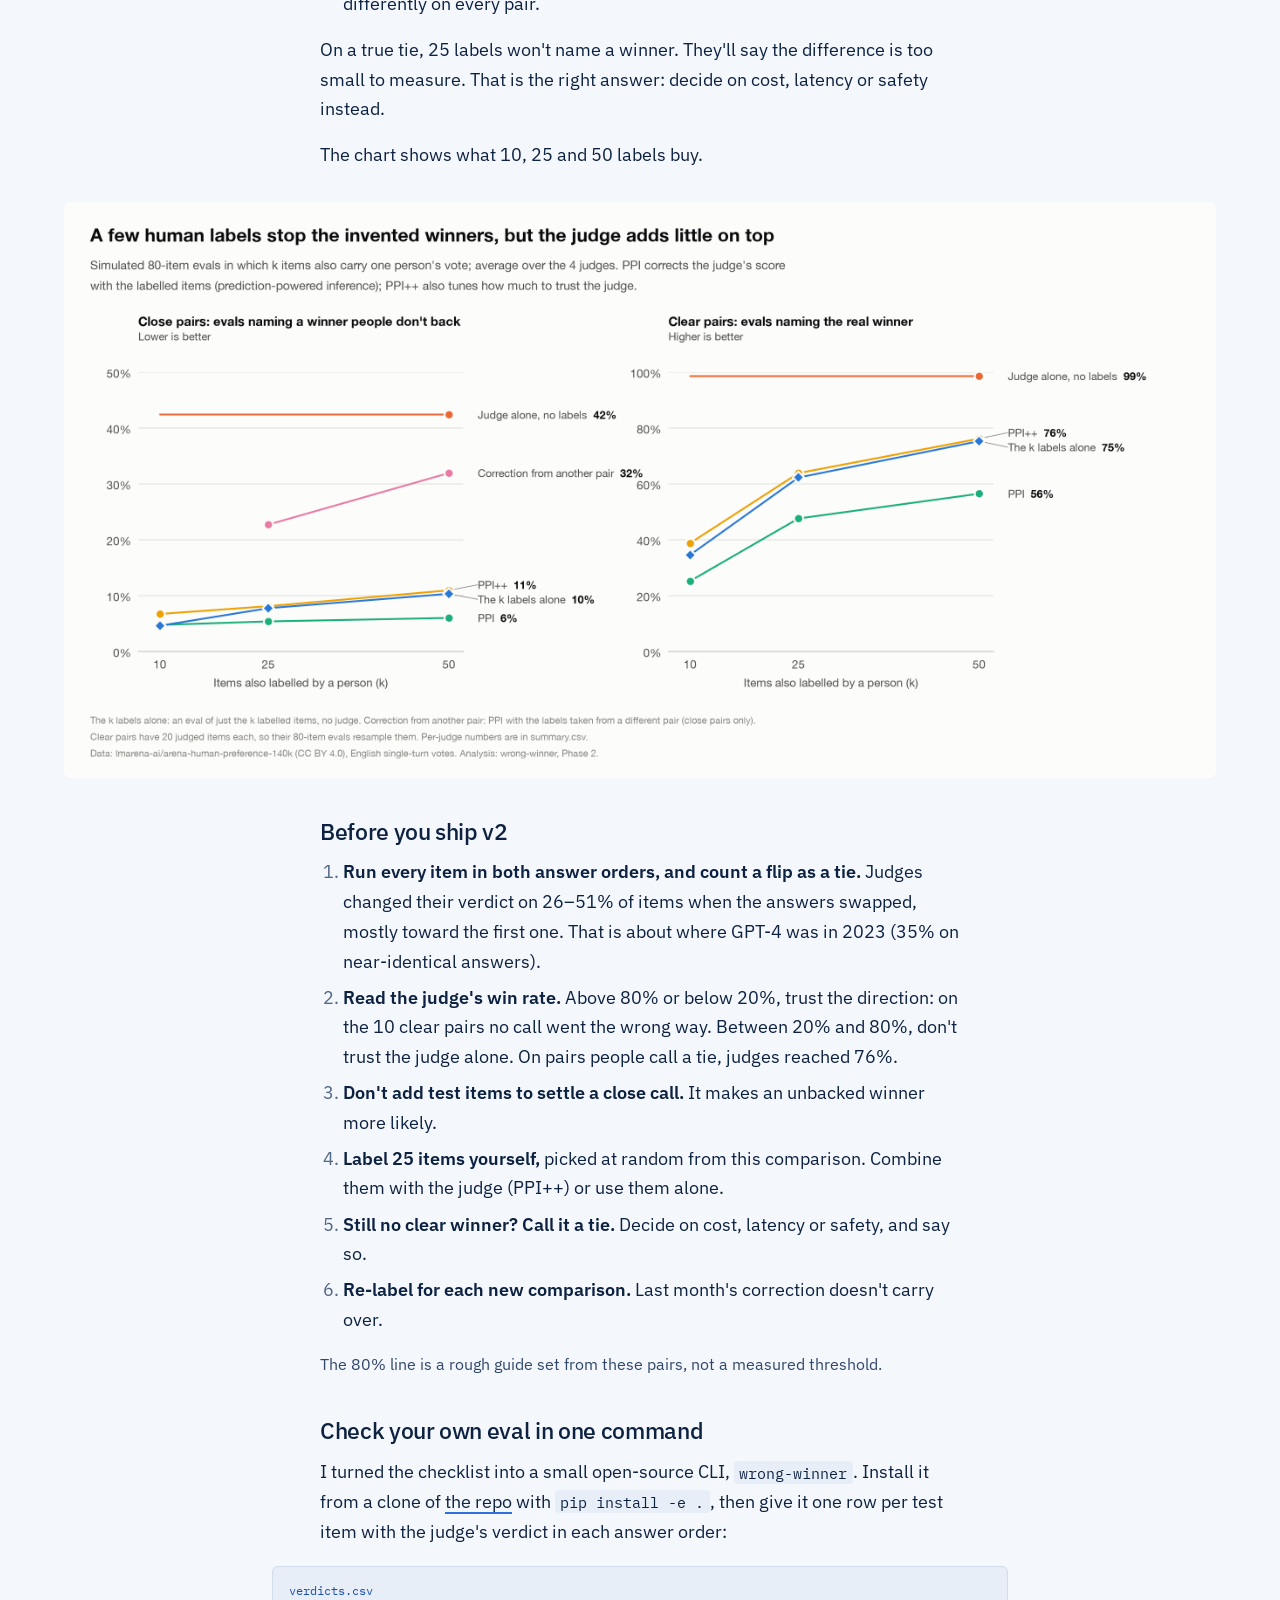
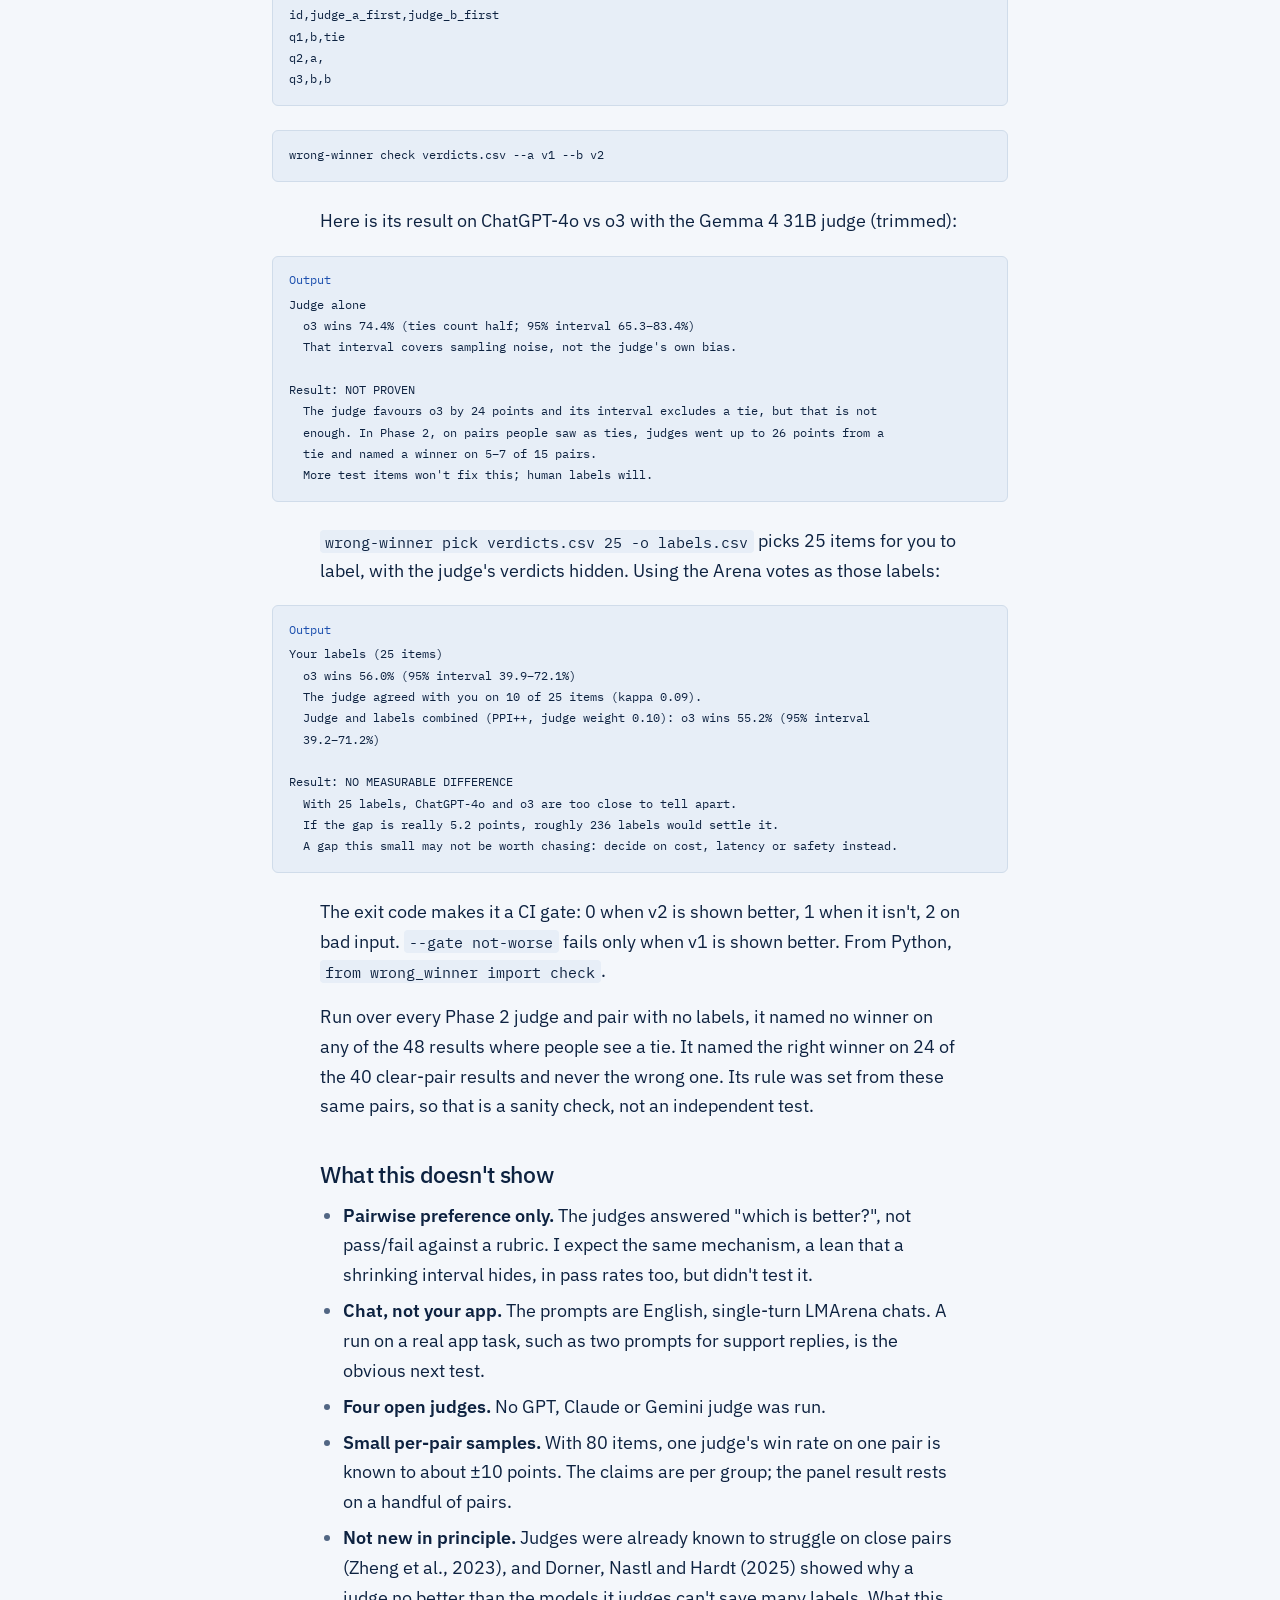
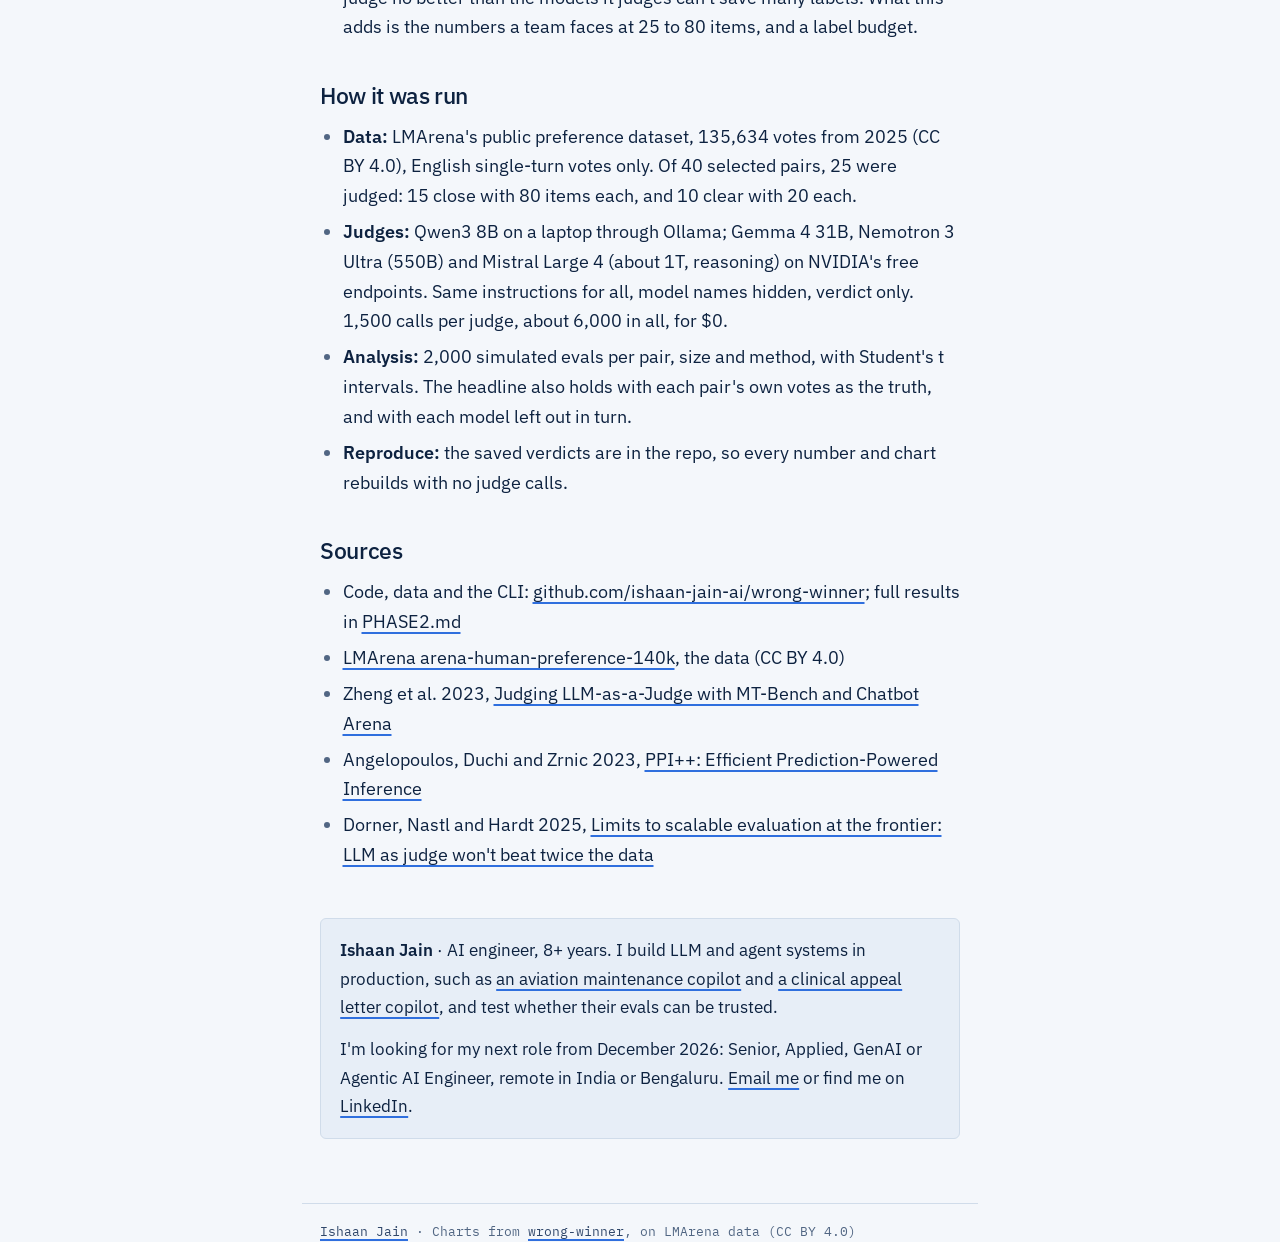
==== commit 7e81e3c4: "Redesign the site: home, case studies, about and now pages - Home: a short intro, four key numbers, " ====
--- a/llm-judge-ties/index.html
+++ b/llm-judge-ties/index.html
@@ -8,6 +8,9 @@
 <meta name="author" content="Ishaan Jain">
 <link rel="canonical" href="https://ishaan-jain-ai.github.io/llm-judge-ties/">
 <link rel="icon" href="../assets/favicon.svg" type="image/svg+xml">
+<link rel="preconnect" href="https://fonts.googleapis.com">
+<link rel="preconnect" href="https://fonts.gstatic.com" crossorigin>
+<link rel="stylesheet" href="https://fonts.googleapis.com/css2?family=IBM+Plex+Mono:wght@400;500;600&family=IBM+Plex+Sans:ital,wght@0,300;0,400;0,500;0,600;1,400&display=swap">
 <link rel="stylesheet" href="../assets/style.css">
 
 <meta property="og:type" content="article">
@@ -37,15 +40,19 @@
 </head>
 <body>
 
+<a class="skip" href="#main">Skip to content</a>
+
 <header class="wrap site-header">
   <a class="name" href="../">Ishaan Jain</a>
-  <nav aria-label="Elsewhere">
-    <a href="https://github.com/ishaan-jain-ai">GitHub</a>
-    <a href="https://www.linkedin.com/in/ishanjain4/">LinkedIn</a>
+  <nav aria-label="Site">
+    <a href="../#work">work</a>
+    <a href="../#writing" aria-current="page">writing</a>
+    <a href="../now/">now</a>
+    <a href="../about/">about</a>
   </nav>
 </header>
 
-<main class="wrap">
+<main id="main" class="wrap">
 <article>
 
 <h1><span class="sentence">Your LLM judge says v2 wins.</span> <span class="sentence">It might be a tie.</span></h1>
@@ -228,8 +235,8 @@
 </ul>
 
 <aside class="about">
-  <p><strong>Ishaan Jain</strong> · AI engineer, 8+ years across ML and analytics. I build LLM and agent systems, and test whether their evals can be trusted.</p>
-  <p>I'm looking for my next role from December 2026: Senior AI Engineer, Applied AI Engineer or GenAI Engineer, remote or in Bengaluru. Find me on <a href="https://github.com/ishaan-jain-ai">GitHub</a> or <a href="https://www.linkedin.com/in/ishanjain4/">LinkedIn</a>.</p>
+  <p><strong>Ishaan Jain</strong> · AI engineer, 8+ years. I build LLM and agent systems in production, such as <a href="../work/aviation-maintenance-copilot/">an aviation maintenance copilot</a> and <a href="../work/clinical-appeal-letter-copilot/">a clinical appeal letter copilot</a>, and test whether their evals can be trusted.</p>
+  <p>I'm looking for my next role from December 2026: Senior, Applied, GenAI or Agentic AI Engineer, remote in India or Bengaluru. <a href="mailto:ishaanjain.analytics@gmail.com">Email me</a> or find me on <a href="https://www.linkedin.com/in/ishanjain4/">LinkedIn</a>.</p>
 </aside>
 
 </article>
--- a/assets/style.css
+++ b/assets/style.css
@@ -1,175 +1,324 @@
-/* Tokens. The light page matches the charts' own background (#fcfcfb). */
+/* ishaan-jain-ai.github.io
+   Light technical theme for an AI engineer: blue-grey engineering-grid paper, navy ink, a cobalt accent,
+   IBM Plex Sans with Plex Mono for labels, numbers and the results readout. Sections are numbered like
+   notebook cells. Cobalt comes in three strengths: --accent for lines and fills, --accent-bar for chart
+   bars, --accent-ink for blue text (each keeps its WCAG contrast on these greys). */
+
 :root {
-  --bg: #fcfcfb;
-  --surface: #f2f2ee;
-  --ink: #1b1c1e;
-  --ink-2: #45484d;
-  --ink-3: #686b72;
-  --rule: #e2e2dc;
-  --accent: #1d5fb8;
-  --accent-hover: #15488e;
-  --todo: #fff1a8;
+  --bg: #f4f7fb;
+  --panel: #e7eef7;
+  --ink: #0d2240;
+  --ink-2: #30476a;
+  --ink-3: #516683;
+  --rule: #d0dcea;
+  --accent: #2f6fde;
+  --accent-bar: #2a63c9;
+  --accent-ink: #1c4fae;
+  --good: #157f3b;
+  --warn: #b5470b;
+  --mark: rgba(47, 111, 222, 0.12);
+  --grid: rgba(47, 111, 222, 0.07);
   --chart-filter: none;
 
-  --serif: Charter, "Bitstream Charter", "Sitka Text", Cambria, Georgia, serif;
-  --sans: system-ui, -apple-system, "Segoe UI", Roboto, "Helvetica Neue", Arial, sans-serif;
-  --mono: ui-monospace, SFMono-Regular, Menlo, Consolas, "Liberation Mono", monospace;
-
-  --column: 42rem;
-  --gutter: 16px;
+  --sans: "IBM Plex Sans", system-ui, -apple-system, "Segoe UI", Roboto, "Helvetica Neue", Arial, sans-serif;
+  --mono: "IBM Plex Mono", ui-monospace, SFMono-Regular, Menlo, Consolas, "Liberation Mono", monospace;
+
+  --gutter: 18px;
+  --column: 40rem;
   color-scheme: light;
 }
 
-@media (prefers-color-scheme: dark) {
-  :root:not([data-theme="light"]) {
-    --bg: #141517;
-    --surface: #1e2023;
-    --ink: #e8e8e5;
-    --ink-2: #bcbec2;
-    --ink-3: #93969c;
-    --rule: #2e3135;
-    --accent: #82b4ff;
-    --accent-hover: #aecdff;
-    --todo: #5c4d00;
-    --chart-filter: brightness(0.92);
-    color-scheme: dark;
-  }
-}
-
-:root[data-theme="dark"] {
-  --bg: #141517;
-  --surface: #1e2023;
-  --ink: #e8e8e5;
-  --ink-2: #bcbec2;
-  --ink-3: #93969c;
-  --rule: #2e3135;
-  --accent: #82b4ff;
-  --accent-hover: #aecdff;
-  --todo: #5c4d00;
-  --chart-filter: brightness(0.92);
-  color-scheme: dark;
-}
-
 *, *::before, *::after { box-sizing: border-box; }
-
 html { -webkit-text-size-adjust: 100%; text-size-adjust: 100%; }
 
 body {
   margin: 0;
-  background: var(--bg);
+  position: relative;
+  background: transparent;
   color: var(--ink);
-  font-family: var(--serif);
+  font-family: var(--sans);
   font-size: 1.0625rem;
   line-height: 1.65;
-  text-rendering: optimizeLegibility;
-}
-
-@media (min-width: 640px) {
-  body { font-size: 1.1875rem; }
-}
-
-a { color: var(--accent); text-decoration-thickness: 1px; text-underline-offset: 0.18em; }
-a:hover { color: var(--accent-hover); text-decoration-thickness: 2px; }
-a:focus-visible { outline: 2px solid var(--accent); outline-offset: 2px; border-radius: 2px; }
-
+  -webkit-font-smoothing: antialiased;
+}
+html { background: var(--bg); }
+body::before {
+  content: ""; position: absolute; inset: 0 0 auto 0; height: 46rem; z-index: -1; pointer-events: none;
+  background-image: linear-gradient(var(--grid) 1px, transparent 1px), linear-gradient(90deg, var(--grid) 1px, transparent 1px);
+  background-size: 28px 28px;
+  -webkit-mask-image: linear-gradient(to bottom, #000 35%, transparent);
+  mask-image: linear-gradient(to bottom, #000 35%, transparent);
+}
+@media (min-width: 700px) { body { font-size: 1.125rem; } }
+
+a {
+  color: var(--ink);
+  text-decoration-line: underline;
+  text-decoration-color: var(--accent);
+  text-decoration-thickness: 1.5px;
+  text-underline-offset: 0.22em;
+}
+a:hover { color: var(--accent-ink); }
+a:focus-visible, button:focus-visible, input:focus-visible { outline: 2px solid var(--accent); outline-offset: 3px; border-radius: 2px; }
+
+::selection { background: var(--mark); color: var(--ink); }
+
+mark { background: var(--mark); color: inherit; padding: 0.05em 0.2em; border-radius: 3px; box-decoration-break: clone; -webkit-box-decoration-break: clone; }
+
+.skip { position: absolute; left: -9999px; }
+.skip:focus { left: var(--gutter); top: 0.5rem; z-index: 20; background: var(--bg); padding: 0.3rem 0.6rem; }
+
+/* Containers: .page for most pages, .wrap for the long essay */
+.page { max-width: calc(56rem + 2 * var(--gutter)); margin: 0 auto; padding: 0 var(--gutter); }
 .wrap { max-width: calc(var(--column) + 2 * var(--gutter)); margin: 0 auto; padding: 0 var(--gutter); }
 
-/* Site header and footer */
+/* Header and footer */
 .site-header {
-  display: flex; justify-content: space-between; align-items: baseline; gap: 1rem;
-  padding-top: 1.5rem; padding-bottom: 1.5rem;
-  font-family: var(--sans); font-size: 0.95rem;
-}
-.site-header .name { color: var(--ink); font-weight: 650; text-decoration: none; letter-spacing: -0.005em; }
-.site-header nav { display: flex; gap: 1.25rem; }
+  display: flex; flex-wrap: wrap; justify-content: space-between; align-items: baseline; gap: 0.4rem 1.5rem;
+  padding-top: 1.5rem; padding-bottom: 1rem;
+}
+.site-header .name { color: var(--ink); text-decoration: none; font-weight: 500; font-size: 1rem; letter-spacing: -0.01em; }
+.site-header nav { display: flex; flex-wrap: wrap; gap: 0.2rem 1.2rem; font-family: var(--mono); font-size: 0.85rem; }
 .site-header nav a { color: var(--ink-2); text-decoration: none; }
-.site-header nav a:hover { color: var(--accent); }
-
-.site-footer {
-  margin-top: 4rem; padding-bottom: 3rem;
-  font-family: var(--sans); font-size: 0.875rem; color: var(--ink-3);
-}
-.site-footer::before { content: ""; display: block; border-top: 1px solid var(--rule); margin-bottom: 1.5rem; }
+.site-header nav a:hover { color: var(--accent-ink); }
+.site-header nav a[aria-current="page"] { color: var(--accent-ink); }
+
+.site-footer { margin-top: 4rem; padding-top: 1.1rem; padding-bottom: 3rem; border-top: 1px solid var(--rule); font-family: var(--mono); font-size: 0.8rem; color: var(--ink-3); }
+.site-footer p { margin: 0 0 0.3rem; }
 .site-footer a { color: var(--ink-2); }
 
-/* Headings and text */
-h1, h2, h3 { font-family: var(--sans); color: var(--ink); line-height: 1.2; letter-spacing: -0.015em; text-wrap: balance; }
-h1 { font-size: clamp(2rem, 6vw, 2.75rem); font-weight: 700; margin: 1.5rem 0 0.75rem; line-height: 1.12; letter-spacing: -0.022em; }
-h2 { font-size: 1.45rem; font-weight: 650; margin: 2.75rem 0 0.75rem; }
-h3 { font-size: 1.15rem; font-weight: 650; margin: 0 0 0.25rem; }
-
-p, ul, ol { margin: 0 0 1.1rem; }
-ul, ol { padding-left: 1.35em; }
-li { margin-bottom: 0.45rem; }
+/* Type */
+h1, h2, h3 { font-family: var(--sans); color: var(--ink); line-height: 1.2; text-wrap: balance; }
+h1 { font-size: clamp(2.2rem, 6.5vw, 3.2rem); font-weight: 500; letter-spacing: -0.025em; margin: 1.75rem 0 1rem; line-height: 1.08; }
+h2 { font-size: 1.45rem; font-weight: 500; margin: 2.5rem 0 0.75rem; letter-spacing: -0.015em; }
+h3 { font-size: 1.1rem; font-weight: 600; margin: 1.75rem 0 0.35rem; letter-spacing: -0.005em; }
+
+p, ul, ol { margin: 0 0 1rem; }
+ul, ol { padding-left: 1.25em; }
+li { margin-bottom: 0.4rem; }
 li::marker { color: var(--ink-3); }
-ol > li::marker { font-family: var(--sans); font-weight: 650; font-size: 0.9em; }
-strong { font-weight: 700; }
-
-.meta { font-family: var(--sans); font-size: 0.9rem; color: var(--ink-3); margin: 0 0 2rem; }
-
-.lede { font-size: 1.15em; line-height: 1.55; color: var(--ink); }
-
-.pull { font-size: 1.15em; font-style: italic; color: var(--ink); border-left: 3px solid var(--rule); padding-left: 1rem; margin: 1.5rem 0; }
-
+strong { font-weight: 600; }
+
+.meta { font-family: var(--mono); color: var(--ink-3); font-size: 0.8rem; margin: 0 0 2rem; }
+.lede { font-size: 1.12em; line-height: 1.55; font-weight: 300; }
+.pull { font-size: 1.15em; font-weight: 500; border-left: 3px solid var(--accent); padding-left: 1rem; margin: 1.75rem 0; }
 .note { font-size: 0.9em; color: var(--ink-2); }
-
-/* Breakout elements: wider than the text column, never wider than the screen */
+.small { font-size: 0.85em; color: var(--ink-3); }
+.nw { white-space: nowrap; }
+.sentence { display: inline-block; }
+
+/* Rows: a hanging label on the left, text on the right; one column on small screens */
+.row {
+  display: grid; grid-template-columns: 9.5rem minmax(0, 38rem); column-gap: 3rem;
+  padding: 3.4rem 0 2.6rem; border-top: 1px solid var(--rule);
+}
+.row > .label {
+  margin: 0; padding-top: 0.2rem;
+  font-family: var(--mono); font-size: 0.8rem; font-weight: 500; line-height: 1.5; color: var(--ink-3); letter-spacing: 0;
+}
+.numbered { counter-reset: section; }
+.numbered .row > .label::before { counter-increment: section; content: "[" counter(section) "] "; color: var(--accent-ink); }
+.row > .body > :last-child { margin-bottom: 0; }
+@media (max-width: 820px) {
+  .row { grid-template-columns: minmax(0, 1fr); padding: 2.6rem 0 1.8rem; }
+  .row > .label { margin-bottom: 0.7rem; padding-top: 0; }
+}
+
+/* Home */
+.hello { max-width: 40rem; padding-bottom: 2rem; }
+.hello h1 { margin-top: clamp(1.5rem, 6vw, 3.25rem); }
+.hello .lede { font-size: 1.25em; line-height: 1.45; color: var(--ink); font-weight: 300; }
+.hello p { color: var(--ink-2); }
+.hello .lede, .hello p:last-child { color: var(--ink); }
+
+.made + .made { margin-top: 2.6rem; }
+.made h3 { margin: 0 0 0.4rem; font-size: 1.25rem; }
+.made h3 a { text-decoration: none; }
+.made h3 a:hover { color: var(--accent-ink); }
+.made .where { margin: 0 0 0.3rem; font-family: var(--mono); color: var(--ink-3); font-size: 0.75rem; }
+.made p { margin: 0 0 0.45rem; color: var(--ink-2); }
+.made .go { margin: 0.5rem 0 0; font-family: var(--mono); font-size: 0.78rem; }
+.made .go a { text-decoration: none; color: var(--accent-ink); }
+.made .go a:hover { text-decoration: underline; }
+
+.plain { list-style: none; padding: 0; }
+.plain li { margin-bottom: 0.75rem; }
+
+/* "Is v2 really better?" */
+.check { margin: 0.25rem 0 0; }
+.check-q { font-size: 1.08em; line-height: 2.1; margin-bottom: 0.25rem; }
+.check input {
+  width: 3.4em; padding: 0.05em 0.2em; margin: 0 0.1em;
+  font-family: var(--mono); font-size: 0.95em; font-weight: 500; color: var(--accent-ink); text-align: center;
+  background: var(--panel); border: 1px solid var(--rule); border-bottom: 2px solid var(--accent); border-radius: 4px 4px 0 0;
+  -moz-appearance: textfield; appearance: textfield;
+}
+.check input::-webkit-outer-spin-button, .check input::-webkit-inner-spin-button { -webkit-appearance: none; margin: 0; }
+.check input:focus { outline: none; border-color: var(--accent); }
+.check-total { font-family: var(--mono); font-size: 0.8rem; color: var(--ink-3); }
+.check-try { font-size: 0.92em; color: var(--ink-3); margin-bottom: 1.1rem; }
+.check-try button, .choices button {
+  font: inherit; color: var(--ink-2); background: none; border: 0; padding: 0; cursor: pointer;
+  text-decoration: underline; text-decoration-style: dotted; text-decoration-color: var(--ink-3); text-underline-offset: 0.22em;
+}
+.check-try button:hover, .choices button:hover { color: var(--accent-ink); }
+
+.verdict { padding: 1rem 1.15rem 0.35rem; background: var(--panel); border: 1px solid var(--rule); border-radius: 6px; }
+.stamp {
+  display: inline-block; margin: 0 0 0.75rem; padding: 0.15rem 0.55rem;
+  border: 1.5px solid currentColor; border-radius: 4px;
+  font-family: var(--mono); font-size: 0.78rem; font-weight: 600; letter-spacing: 0.06em; text-transform: uppercase;
+  color: var(--warn);
+}
+.stamp::before { content: "● "; }
+.stamp[data-kind="good"] { color: var(--good); }
+.stamp[data-kind="flat"] { color: var(--ink-2); }
+.verdict p { margin: 0 0 0.7rem; }
+.verdict-line { font-family: var(--mono); font-size: 0.85rem; line-height: 1.55; }
+.verdict-why { color: var(--ink-2); font-size: 0.95em; }
+
+/* The finding, to click through */
+.more { margin: 1.4rem 0 0; padding: 1.05rem 1.15rem 0.95rem; background: var(--panel); border: 1px solid var(--rule); border-radius: 6px; }
+.more-q { margin: 0 0 0.6rem; }
+.choices { display: flex; flex-wrap: wrap; gap: 0.35rem 0.5rem; margin: 0 0 1rem; padding: 0; list-style: none; }
+.choices li { margin: 0; }
+.choices button {
+  font-family: var(--mono); font-size: 0.78rem; text-decoration: none;
+  padding: 0.25rem 0.55rem; border: 1px solid var(--rule); border-radius: 4px; background: var(--bg);
+}
+.choices button:hover { border-color: var(--accent); }
+.choices button[aria-checked="true"] { color: #fff; background: var(--accent); border-color: var(--accent); font-weight: 600; }
+.more-big { font-size: 1.3rem; line-height: 1.3; margin: 0 0 0.35rem; }
+.more-num { font-family: var(--mono); font-weight: 600; color: var(--accent-ink); font-variant-numeric: tabular-nums; }
+.more-note { color: var(--ink-2); font-size: 0.9em; margin: 0 0 0.9rem; min-height: 2.9em; }
+.bars { list-style: none; padding: 0; margin: 0 0 0.6rem; display: grid; gap: 0.4rem; }
+.bar { display: grid; grid-template-columns: 10.5rem minmax(0, 1fr) 2.6rem; align-items: center; gap: 0.7rem; margin: 0; font-family: var(--mono); font-size: 0.75rem; }
+.bar-name { color: var(--ink-2); }
+.bar-track { position: relative; height: 0.6rem; background: var(--rule); border-radius: 2px; }
+.bar-track::after { content: ""; position: absolute; left: 10%; top: -4px; bottom: -4px; border-left: 1.5px dashed var(--ink); opacity: 0.5; }
+.bar-fill { position: absolute; left: 0; top: 0; bottom: 0; background: var(--accent-bar); border-radius: 2px; transition: width 0.35s ease; }
+.bar.people .bar-fill { background: var(--ink-3); }
+.bar-val { text-align: right; font-variant-numeric: tabular-nums; color: var(--ink); }
+.more figcaption { text-align: left; margin: 0.4rem 0 0; font-family: var(--mono); font-size: 0.72rem; line-height: 1.5; color: var(--ink-3); font-style: normal; }
+@media (max-width: 520px) {
+  .bar { grid-template-columns: 7.4rem minmax(0, 1fr) 2.3rem; gap: 0.5rem; font-size: 0.7rem; }
+}
+
+/* Case studies */
+.study-head { max-width: 44rem; padding-bottom: 0.5rem; }
+.study-head h1 { margin-bottom: 0.6rem; }
+.study-head .dek { font-size: 1.2em; line-height: 1.45; color: var(--ink-2); margin: 0 0 1.75rem; font-weight: 300; }
+.crumb { font-family: var(--mono); font-size: 0.78rem; color: var(--ink-3); margin: 1rem 0 0; }
+.crumb a { color: var(--ink-3); }
+
+.facts { margin: 0; font-family: var(--mono); font-size: 0.78rem; line-height: 1.5; }
+.facts dt { color: var(--accent-ink); margin-top: 0.8rem; }
+.facts dt:first-child { margin-top: 0; }
+.facts dd { margin: 0.1rem 0 0; color: var(--ink); }
+@media (min-width: 821px) { .facts { position: sticky; top: 1.5rem; } }
+@media (max-width: 820px) {
+  .facts { display: grid; grid-template-columns: 4.5rem 1fr; gap: 0.3rem 1rem; padding-bottom: 0.5rem; }
+  .facts dt, .facts dt:first-child { margin-top: 0; }
+  .facts dd { margin: 0; }
+}
+
+.study .body h2:first-child { margin-top: 0; }
+.study .body h3 { margin-top: 1.6rem; }
+.lead-in { font-weight: 600; }
+
+.pager { display: flex; flex-wrap: wrap; justify-content: space-between; gap: 0.75rem 2rem; margin: 3rem 0 0; padding-top: 1.2rem; border-top: 1px solid var(--rule); font-size: 0.98rem; }
+.pager a { text-decoration: none; color: var(--ink); }
+.pager a:hover { color: var(--accent-ink); }
+.pager small { display: block; font-family: var(--mono); color: var(--ink-3); font-size: 0.72rem; }
+.pager .next { text-align: right; margin-left: auto; }
+
+/* About */
+.job h3 { margin: 0; font-size: 1.1rem; }
+.job .org { margin: 0.1rem 0 0.45rem; color: var(--ink-2); }
+.toolbox { margin: 0; }
+.toolbox dt { font-family: var(--mono); font-size: 0.8rem; color: var(--accent-ink); margin-top: 0.9rem; }
+.toolbox dt:first-child { margin-top: 0; }
+.toolbox dd { margin: 0.15rem 0 0; color: var(--ink-2); }
+
+/* ---- The essay (llm-judge-ties) ---- */
 .breakout {
   width: min(var(--w, 46rem), calc(100vw - 2 * var(--gutter)));
   position: relative; left: 50%; transform: translateX(-50%);
 }
-
-/* Figures: the charts carry their own titles and notes */
 figure { margin: 2rem 0; }
-figure a { display: block; border-radius: 10px; overflow: hidden; background: #fcfcfb; }
+figure > a { display: block; border-radius: 6px; overflow: hidden; background: #fcfcfb; }
 figure img { display: block; width: 100%; height: auto; filter: var(--chart-filter); }
 figure.w-md { --w: 56rem; }
 figure.w-lg { --w: 72rem; }
-figcaption { font-family: var(--sans); font-size: 0.85rem; color: var(--ink-3); margin-top: 0.5rem; text-align: center; }
+figcaption { font-family: var(--mono); font-size: 0.75rem; color: var(--ink-3); margin-top: 0.5rem; text-align: center; }
 figcaption a { color: var(--ink-3); }
 
-/* Tables */
 .table-wrap { overflow-x: auto; margin: 1.5rem 0; }
-table { width: 100%; border-collapse: collapse; font-family: var(--sans); font-size: 0.875em; line-height: 1.45; }
-th, td { text-align: left; vertical-align: top; padding: 0.6rem 1rem 0.6rem 0; border-bottom: 1px solid var(--rule); }
-th { font-weight: 650; color: var(--ink); border-bottom-color: var(--ink-3); }
+table { width: 100%; border-collapse: collapse; font-size: 0.9em; line-height: 1.45; }
+th, td { text-align: left; vertical-align: top; padding: 0.55rem 1rem 0.55rem 0; border-bottom: 1px solid var(--rule); }
+th { font-weight: 600; border-bottom-color: var(--ink-3); }
 td:first-child { color: var(--ink-2); width: 38%; }
 
-/* Code */
-code { font-family: var(--mono); font-size: 0.84em; background: var(--surface); padding: 0.1em 0.35em; border-radius: 4px; }
+code { font-family: var(--mono); font-size: 0.85em; background: var(--panel); padding: 0.1em 0.35em; border-radius: 4px; }
 pre {
   --w: 46rem;
   margin: 1.25rem 0 1.5rem; padding: 0.9rem 1rem;
-  background: var(--surface); border: 1px solid var(--rule); border-radius: 8px;
-  overflow-x: auto; font-size: 0.8rem; line-height: 1.55;
+  background: var(--panel); border: 1px solid var(--rule); border-radius: 6px;
+  overflow-x: auto; font-size: 0.78rem; line-height: 1.55;
 }
 pre code { background: none; padding: 0; font-size: inherit; border-radius: 0; }
 pre[data-label]::before {
   content: attr(data-label); display: block; margin-bottom: 0.35rem;
-  font-family: var(--sans); font-size: 0.72rem; font-weight: 600; letter-spacing: 0.04em; text-transform: uppercase; color: var(--ink-3);
-}
-
-/* About box at the end of a post */
-.about {
-  margin-top: 3rem; padding: 1.25rem 1.25rem 0.25rem;
-  background: var(--surface); border-radius: 10px;
-  font-family: var(--sans); font-size: 0.95rem; line-height: 1.55;
-}
-.about p { margin-bottom: 1rem; }
-
-/* Home page */
-.home h1 { margin-top: clamp(3rem, 10vw, 5rem); }
-.intro { font-size: 1.2em; line-height: 1.5; color: var(--ink); }
-.links { font-family: var(--sans); font-size: 0.95rem; display: flex; flex-wrap: wrap; gap: 0.4rem 1.25rem; }
-.entry { padding: 1.1rem 0; border-top: 1px solid var(--rule); }
-.entry:last-child { border-bottom: 1px solid var(--rule); }
-.entry h3 a { color: var(--ink); text-decoration: none; }
-.entry h3 a:hover { color: var(--accent); text-decoration: underline; }
-.entry .meta { margin: 0 0 0.4rem; font-size: 0.85rem; }
-.entry p:last-child { margin-bottom: 0; }
-.home h2 { font-size: 0.8rem; text-transform: uppercase; letter-spacing: 0.08em; color: var(--ink-3); margin: 3rem 0 0.25rem; }
-
-/* Placeholders that must be filled before publishing */
-.todo { background: var(--todo); font-family: var(--sans); font-size: 0.9em; padding: 0 0.25em; border-radius: 3px; }
-
-.sentence { display: inline-block; }
+  font-family: var(--mono); font-size: 0.72rem; color: var(--accent-ink);
+}
+
+.about { margin-top: 3rem; padding: 1.1rem 1.2rem 0.2rem; background: var(--panel); border: 1px solid var(--rule); border-radius: 6px; font-size: 0.95em; }
+.about p { margin-bottom: 0.9rem; }
+
+.todo { background: var(--mark); padding: 0 0.25em; }
+
+@media (prefers-reduced-motion: reduce) {
+  * { transition: none !important; }
+}
+
+/* Home intro */
+.intro { max-width: 40rem; padding: clamp(2rem, 8vw, 4.5rem) 0 3rem; }
+.intro h1 { margin: 0 0 1rem; }
+.intro .lede { font-size: 1.35em; line-height: 1.4; font-weight: 300; color: var(--ink); margin-bottom: 1.4rem; }
+.intro .now-line { color: var(--ink-2); margin-bottom: 0.5rem; }
+.intro .status { font-family: var(--mono); font-size: 0.8rem; color: var(--ink-2); margin-bottom: 1.6rem; }
+.intro .ok { color: var(--good); }
+.links { display: flex; flex-wrap: wrap; gap: 0.4rem 1.6rem; list-style: none; padding: 0; margin: 0; font-family: var(--mono); font-size: 0.85rem; }
+.links li { margin: 0; }
+.links a { color: var(--ink); }
+
+/* Key numbers: four in a row, two by two on small screens */
+.numbers { padding: 0 0 3.2rem; }
+.numbers dl { display: grid; grid-template-columns: repeat(4, minmax(0, 1fr)); margin: 0; border-top: 1px solid var(--rule); }
+.numbers dl > div { padding: 1.4rem 1.4rem 0 0; }
+.numbers dl > div + div { padding-left: 1.4rem; border-left: 1px solid var(--rule); }
+.numbers dt { font-family: var(--mono); font-size: 1.65rem; font-weight: 500; letter-spacing: -0.02em; color: var(--accent-ink); line-height: 1.1; white-space: nowrap; }
+.numbers dd { margin: 0.5rem 0 0; font-size: 0.88rem; line-height: 1.45; color: var(--ink-2); }
+@media (max-width: 760px) {
+  .numbers dl { grid-template-columns: repeat(2, minmax(0, 1fr)); }
+  .numbers dl > div, .numbers dl > div + div { padding: 1.2rem 1rem 0.2rem 0; border-left: 0; }
+  .numbers dl > div:nth-child(even) { padding-left: 1rem; border-left: 1px solid var(--rule); }
+  .numbers dt { font-size: 1.4rem; }
+}
+
+.section-lede { color: var(--ink-2); margin-bottom: 1.2rem; }
+
+/* The clickable finding, folded away until asked for */
+.explore { margin-top: 1.4rem; }
+.explore summary {
+  display: inline-flex; align-items: center; gap: 0.5rem; cursor: pointer; list-style: none;
+  font-family: var(--mono); font-size: 0.8rem; color: var(--accent-ink);
+  padding: 0.35rem 0.7rem; border: 1px solid var(--rule); border-radius: 4px; background: var(--bg);
+}
+.explore summary::-webkit-details-marker { display: none; }
+.explore summary::before { content: "+"; font-weight: 600; }
+.explore[open] summary::before { content: "−"; }
+.explore summary:hover { border-color: var(--accent); }
+.explore .more { margin-top: 1rem; }
+
+.site-footer .footer-links { margin-bottom: 0.5rem; }
